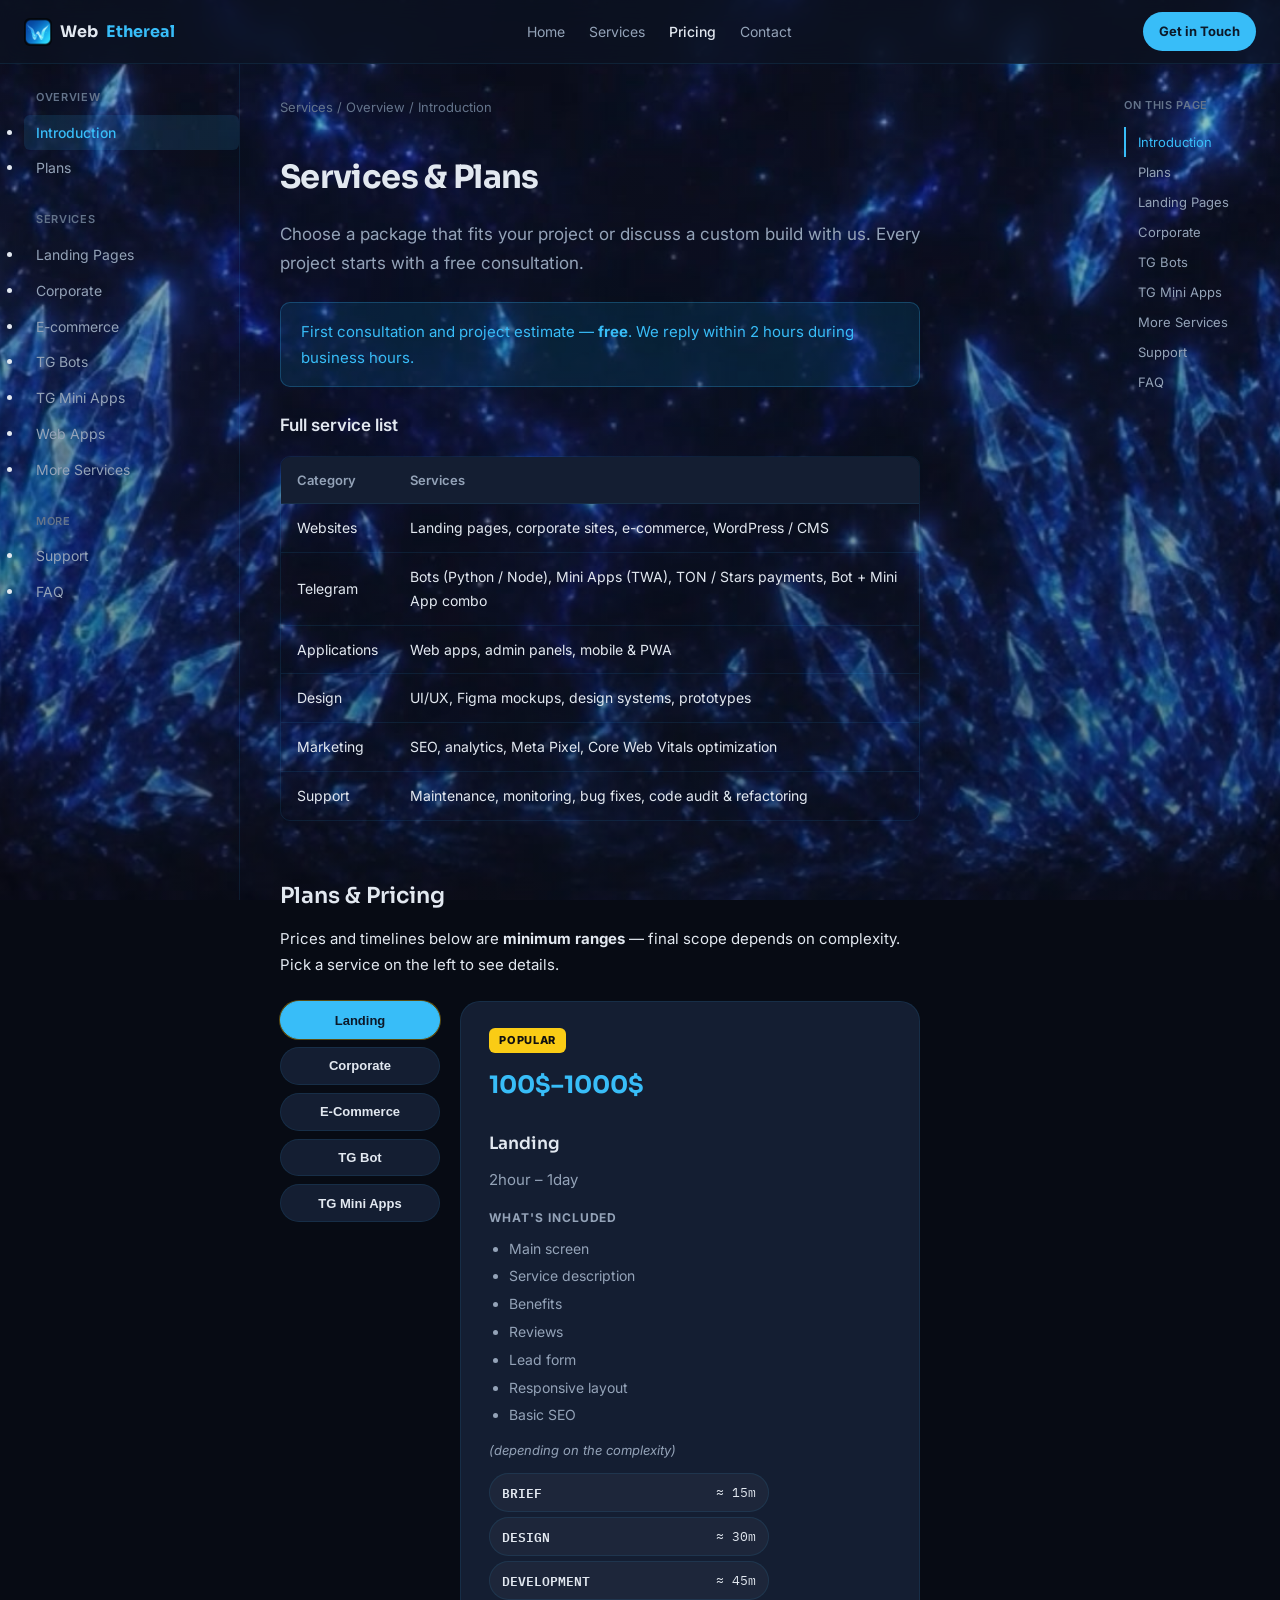
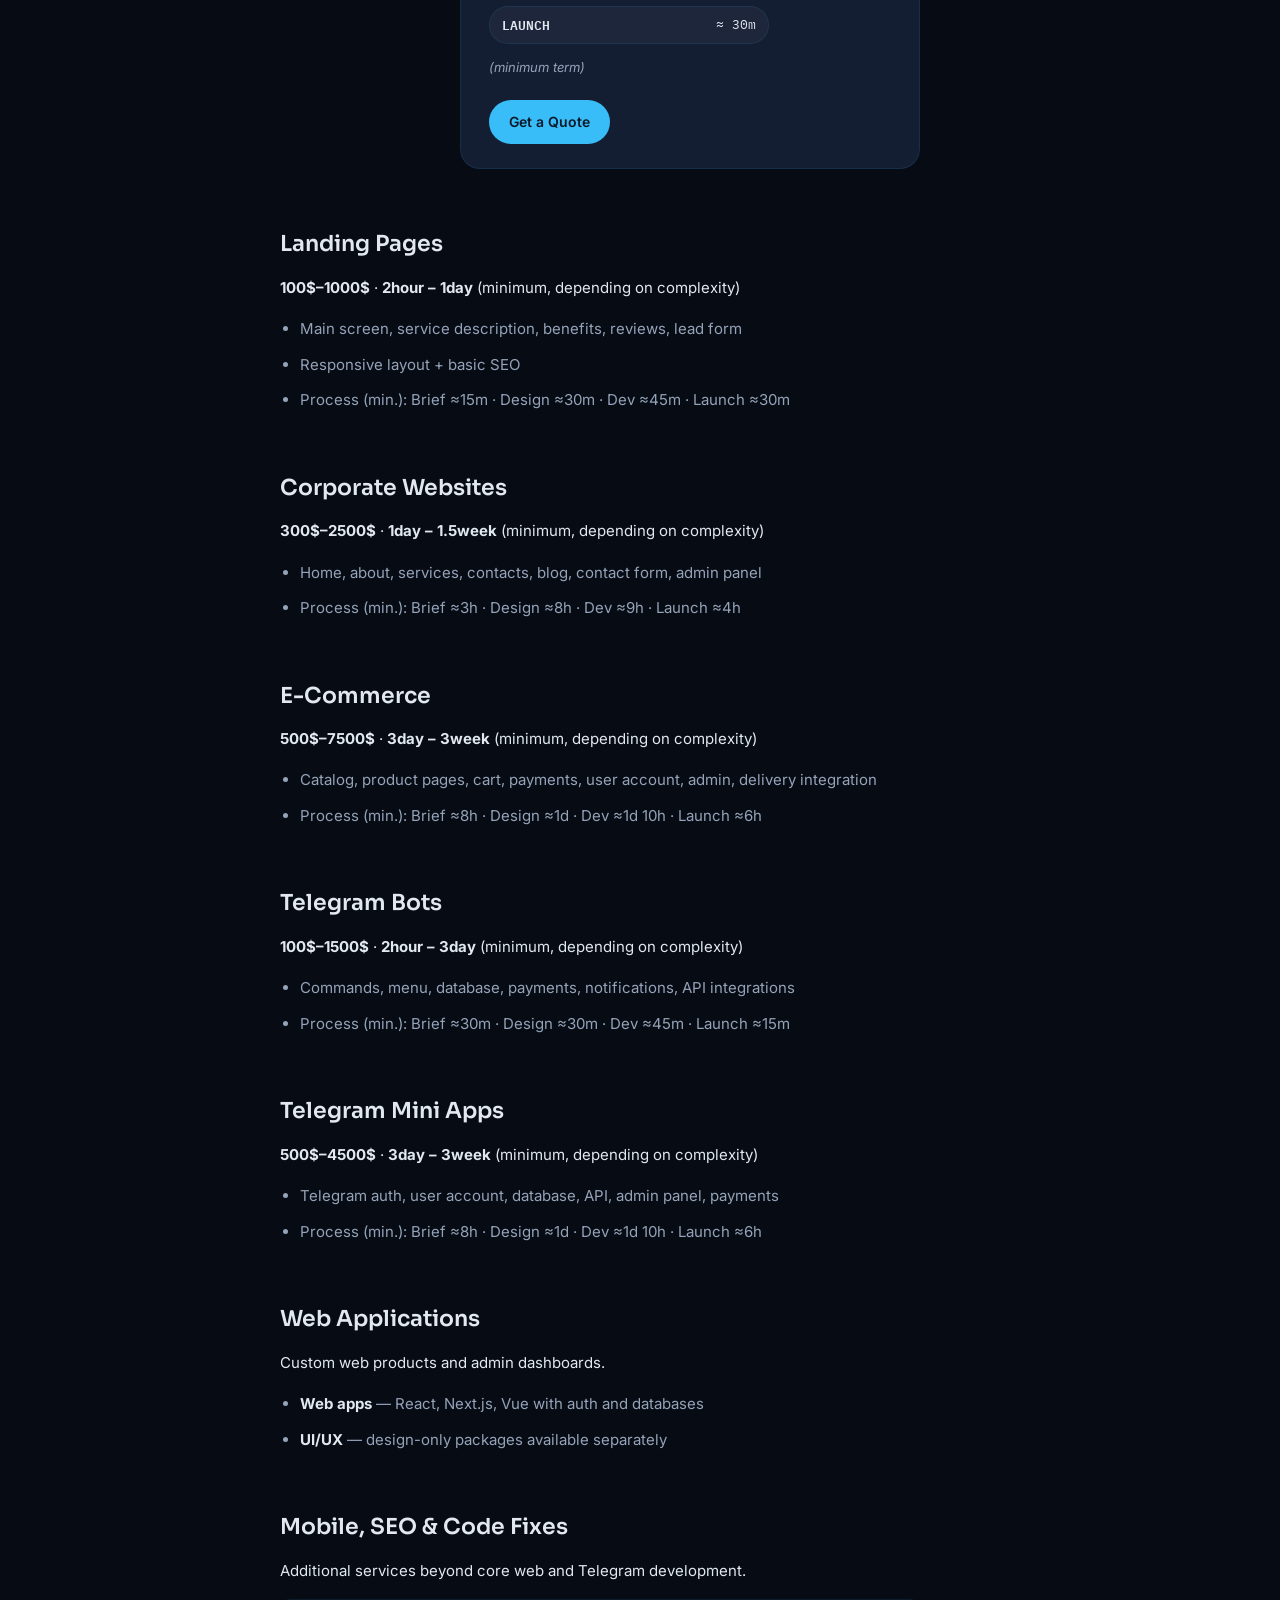
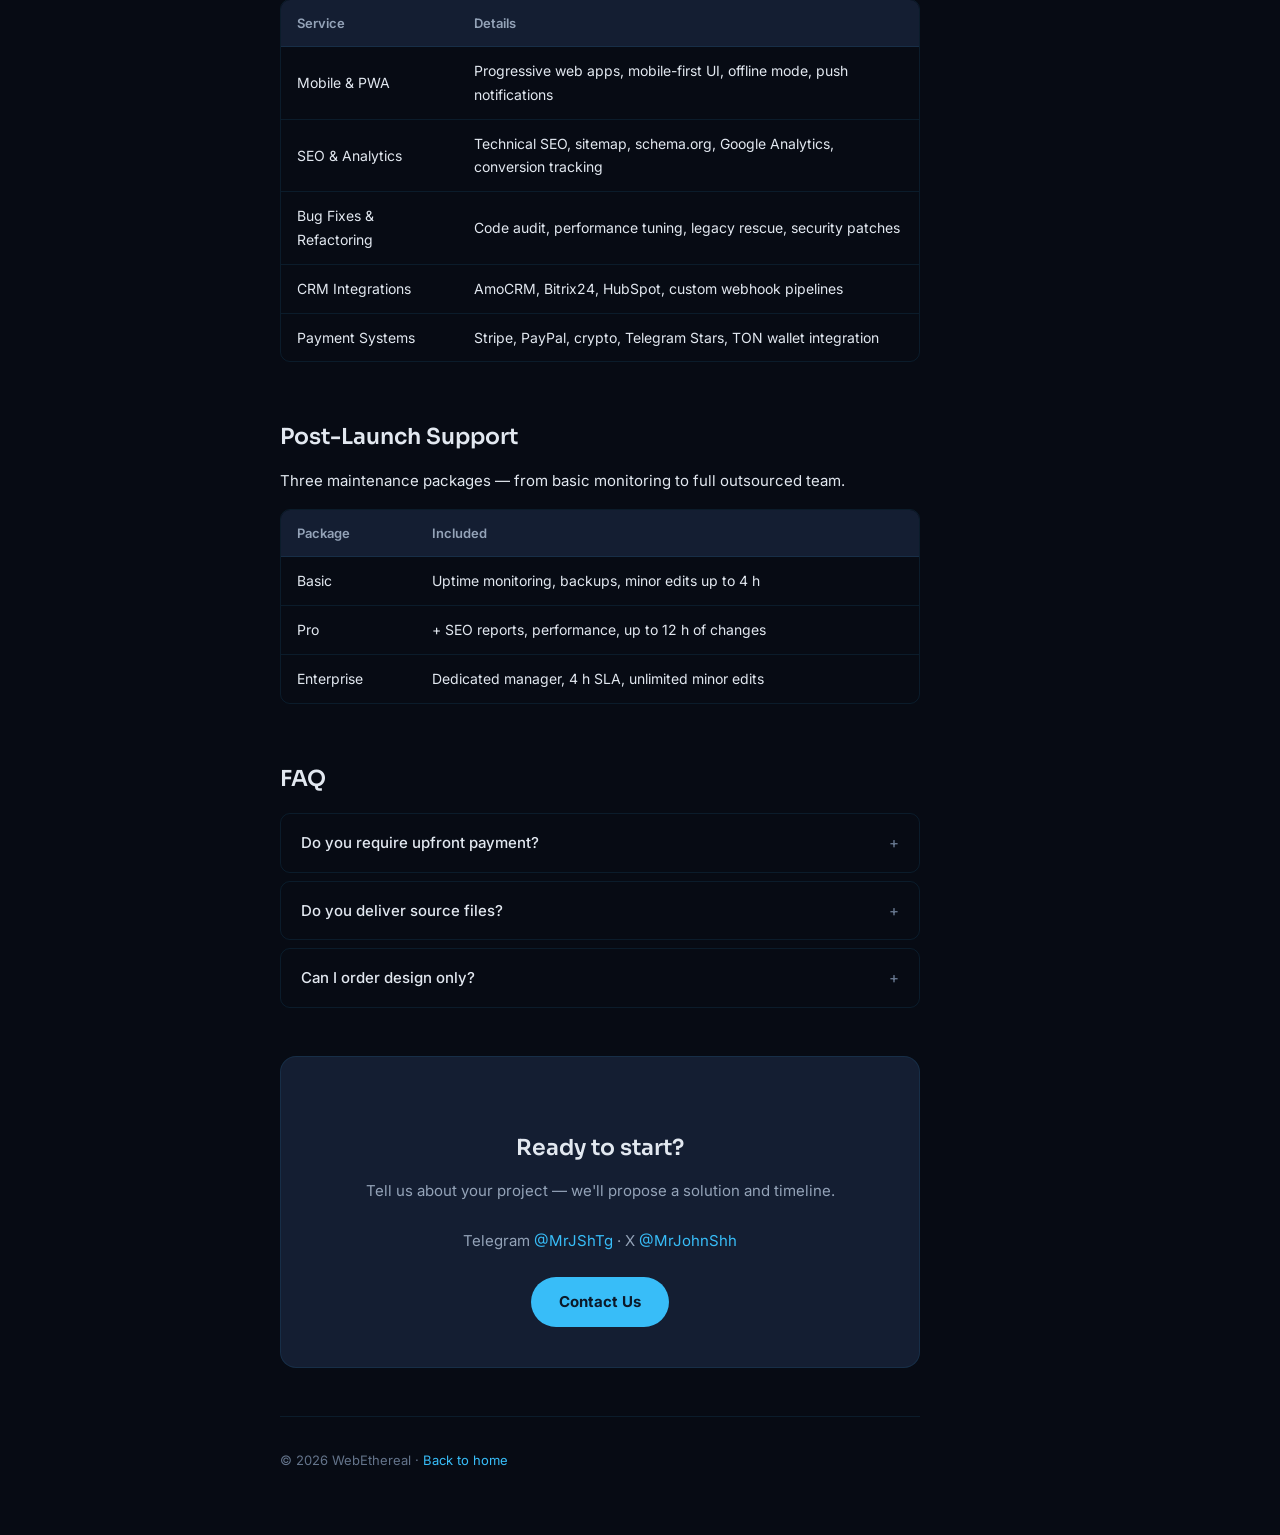
==== docs.html @ 4a44384a "Add interactive pricing plans and owner-only online stats widget Co-authored-by: Cursor <cursoragent" ====
<!DOCTYPE html>
<html lang="en">
<head>
  <meta charset="UTF-8">
  <meta name="viewport" content="width=device-width, initial-scale=1.0">
  <title>Services & Plans — WebEthereal</title>
  <meta name="description" content="WebEthereal service plans: websites, Telegram bots, mini apps, web applications, and more.">
  <link rel="icon" href="images/logo.png" type="image/png">
  <link rel="preconnect" href="https://fonts.googleapis.com">
  <link rel="preconnect" href="https://fonts.gstatic.com" crossorigin>
  <link href="https://fonts.googleapis.com/css2?family=IBM+Plex+Mono:wght@400;500&family=Sora:wght@400;600;700&family=Inter:wght@400;500;600&display=swap" rel="stylesheet">
  <link rel="stylesheet" href="css/docs.css">
</head>
<body class="docs-body">
  <div class="bg-video" aria-hidden="true">
    <video
      class="bg-video__el"
      src="videos/bg.mp4"
      autoplay
      muted
      loop
      playsinline
      preload="auto"
      poster="images/bg-poster.jpg"
    ></video>
    <div class="bg-video__overlay"></div>
  </div>

  <header class="docs-header">
    <div class="docs-header-inner">
      <a href="index.html" class="docs-logo">
        <img class="logo-mark" src="images/logo.png" alt="" width="28" height="28">
        Web<span class="logo-accent">Ethereal</span>
      </a>
      <nav class="docs-topnav" aria-label="Navigation">
        <a href="index.html">Home</a>
        <a href="index.html#services">Services</a>
        <a href="docs.html" class="active">Pricing</a>
        <a href="index.html#contact">Contact</a>
      </nav>
      <a href="index.html#contact" class="docs-cta">Get in Touch</a>
    </div>
  </header>

  <div class="docs-layout">
    <aside class="docs-sidebar" id="sidebar">
      <nav aria-label="Section navigation">
        <div class="sidebar-group">
          <p class="sidebar-label">Overview</p>
          <ul>
            <li><a href="#introduction" class="sidebar-link active">Introduction</a></li>
            <li><a href="#pricing" class="sidebar-link">Plans</a></li>
          </ul>
        </div>
        <div class="sidebar-group">
          <p class="sidebar-label">Services</p>
          <ul>
            <li><a href="#landing" class="sidebar-link">Landing Pages</a></li>
            <li><a href="#corporate" class="sidebar-link">Corporate</a></li>
            <li><a href="#ecommerce" class="sidebar-link">E-commerce</a></li>
            <li><a href="#telegram-bot" class="sidebar-link">TG Bots</a></li>
            <li><a href="#telegram-mini" class="sidebar-link">TG Mini Apps</a></li>
            <li><a href="#webapps" class="sidebar-link">Web Apps</a></li>
            <li><a href="#more-services" class="sidebar-link">More Services</a></li>
          </ul>
        </div>
        <div class="sidebar-group">
          <p class="sidebar-label">More</p>
          <ul>
            <li><a href="#support" class="sidebar-link">Support</a></li>
            <li><a href="#faq" class="sidebar-link">FAQ</a></li>
          </ul>
        </div>
      </nav>
    </aside>

    <main class="docs-main">
      <nav class="docs-breadcrumb" aria-label="Breadcrumb">
        Services / Overview / Introduction
      </nav>

      <article class="docs-content">
        <section id="introduction">
          <h1>Services & Plans</h1>
          <p class="docs-lead">
            Choose a package that fits your project or discuss a custom build with us.
            Every project starts with a free consultation.
          </p>

          <div class="docs-callout docs-callout-info">
            First consultation and project estimate — <strong>free</strong>. We reply within 2 hours during business hours.
          </div>

          <h3>Full service list</h3>
          <div class="docs-table-wrap">
            <table class="docs-table">
              <thead>
                <tr>
                  <th>Category</th>
                  <th>Services</th>
                </tr>
              </thead>
              <tbody>
                <tr>
                  <td>Websites</td>
                  <td>Landing pages, corporate sites, e-commerce, WordPress / CMS</td>
                </tr>
                <tr>
                  <td>Telegram</td>
                  <td>Bots (Python / Node), Mini Apps (TWA), TON / Stars payments, Bot + Mini App combo</td>
                </tr>
                <tr>
                  <td>Applications</td>
                  <td>Web apps, admin panels, mobile & PWA</td>
                </tr>
                <tr>
                  <td>Design</td>
                  <td>UI/UX, Figma mockups, design systems, prototypes</td>
                </tr>
                <tr>
                  <td>Marketing</td>
                  <td>SEO, analytics, Meta Pixel, Core Web Vitals optimization</td>
                </tr>
                <tr>
                  <td>Support</td>
                  <td>Maintenance, monitoring, bug fixes, code audit & refactoring</td>
                </tr>
              </tbody>
            </table>
          </div>
        </section>

        <section id="pricing">
          <h2>Plans & Pricing</h2>
          <p>
            Prices and timelines below are <strong>minimum ranges</strong> — final scope depends on complexity.
            Pick a service on the left to see details.
          </p>
          <div id="plansPicker"></div>
        </section>

        <section id="landing">
          <h2>Landing Pages</h2>
          <p><strong>100$–1000$</strong> · <strong>2hour – 1day</strong> (minimum, depending on complexity)</p>
          <ul class="docs-list">
            <li>Main screen, service description, benefits, reviews, lead form</li>
            <li>Responsive layout + basic SEO</li>
            <li>Process (min.): Brief ≈15m · Design ≈30m · Dev ≈45m · Launch ≈30m</li>
          </ul>
        </section>

        <section id="corporate">
          <h2>Corporate Websites</h2>
          <p><strong>300$–2500$</strong> · <strong>1day – 1.5week</strong> (minimum, depending on complexity)</p>
          <ul class="docs-list">
            <li>Home, about, services, contacts, blog, contact form, admin panel</li>
            <li>Process (min.): Brief ≈3h · Design ≈8h · Dev ≈9h · Launch ≈4h</li>
          </ul>
        </section>

        <section id="ecommerce">
          <h2>E-Commerce</h2>
          <p><strong>500$–7500$</strong> · <strong>3day – 3week</strong> (minimum, depending on complexity)</p>
          <ul class="docs-list">
            <li>Catalog, product pages, cart, payments, user account, admin, delivery integration</li>
            <li>Process (min.): Brief ≈8h · Design ≈1d · Dev ≈1d 10h · Launch ≈6h</li>
          </ul>
        </section>

        <section id="telegram-bot">
          <h2>Telegram Bots</h2>
          <p><strong>100$–1500$</strong> · <strong>2hour – 3day</strong> (minimum, depending on complexity)</p>
          <ul class="docs-list">
            <li>Commands, menu, database, payments, notifications, API integrations</li>
            <li>Process (min.): Brief ≈30m · Design ≈30m · Dev ≈45m · Launch ≈15m</li>
          </ul>
        </section>

        <section id="telegram-mini">
          <h2>Telegram Mini Apps</h2>
          <p><strong>500$–4500$</strong> · <strong>3day – 3week</strong> (minimum, depending on complexity)</p>
          <ul class="docs-list">
            <li>Telegram auth, user account, database, API, admin panel, payments</li>
            <li>Process (min.): Brief ≈8h · Design ≈1d · Dev ≈1d 10h · Launch ≈6h</li>
          </ul>
        </section>

        <section id="webapps">
          <h2>Web Applications</h2>
          <p>Custom web products and admin dashboards.</p>
          <ul class="docs-list">
            <li><strong>Web apps</strong> — React, Next.js, Vue with auth and databases</li>
            <li><strong>UI/UX</strong> — design-only packages available separately</li>
          </ul>
        </section>

        <section id="more-services">
          <h2>Mobile, SEO & Code Fixes</h2>
          <p>Additional services beyond core web and Telegram development.</p>

          <div class="docs-table-wrap">
            <table class="docs-table">
              <thead>
                <tr>
                  <th>Service</th>
                  <th>Details</th>
                </tr>
              </thead>
              <tbody>
                <tr>
                  <td>Mobile & PWA</td>
                  <td>Progressive web apps, mobile-first UI, offline mode, push notifications</td>
                </tr>
                <tr>
                  <td>SEO & Analytics</td>
                  <td>Technical SEO, sitemap, schema.org, Google Analytics, conversion tracking</td>
                </tr>
                <tr>
                  <td>Bug Fixes & Refactoring</td>
                  <td>Code audit, performance tuning, legacy rescue, security patches</td>
                </tr>
                <tr>
                  <td>CRM Integrations</td>
                  <td>AmoCRM, Bitrix24, HubSpot, custom webhook pipelines</td>
                </tr>
                <tr>
                  <td>Payment Systems</td>
                  <td>Stripe, PayPal, crypto, Telegram Stars, TON wallet integration</td>
                </tr>
              </tbody>
            </table>
          </div>
        </section>

        <section id="support">
          <h2>Post-Launch Support</h2>
          <p>Three maintenance packages — from basic monitoring to full outsourced team.</p>

          <div class="docs-table-wrap">
            <table class="docs-table">
              <thead>
                <tr>
                  <th>Package</th>
                  <th>Included</th>
                </tr>
              </thead>
              <tbody>
                <tr>
                  <td>Basic</td>
                  <td>Uptime monitoring, backups, minor edits up to 4 h</td>
                </tr>
                <tr>
                  <td>Pro</td>
                  <td>+ SEO reports, performance, up to 12 h of changes</td>
                </tr>
                <tr>
                  <td>Enterprise</td>
                  <td>Dedicated manager, 4 h SLA, unlimited minor edits</td>
                </tr>
              </tbody>
            </table>
          </div>
        </section>

        <section id="faq">
          <h2>FAQ</h2>

          <div class="faq-list">
            <details class="faq-item">
              <summary>Do you require upfront payment?</summary>
              <p>Yes: 50% at start, 50% on delivery. For large projects — milestone payments (30 / 40 / 30).</p>
            </details>
            <details class="faq-item">
              <summary>Do you deliver source files?</summary>
              <p>Yes. Figma files, code in Git, hosting and CMS access — everything is handed over after final payment.</p>
            </details>
            <details class="faq-item">
              <summary>Can I order design only?</summary>
              <p>Yes, design-only is available. We deliver Figma with components and a UI kit.</p>
            </details>
          </div>
        </section>

        <section id="cta">
          <div class="docs-cta-block">
            <h2>Ready to start?</h2>
            <p>Tell us about your project — we'll propose a solution and timeline.</p>
            <p>Telegram <a href="https://t.me/MrJShTg" target="_blank" rel="noopener noreferrer">@MrJShTg</a> · X <a href="https://x.com/MrJohnShh" target="_blank" rel="noopener noreferrer">@MrJohnShh</a></p>
            <a href="index.html#contact" class="docs-cta-btn">Contact Us</a>
          </div>
        </section>
      </article>

      <footer class="docs-footer">
        <p>© 2026 WebEthereal · <a href="index.html">Back to home</a></p>
      </footer>
    </main>

    <aside class="docs-toc" aria-label="On this page">
      <p class="toc-label">On this page</p>
      <ul>
        <li><a href="#introduction">Introduction</a></li>
        <li><a href="#pricing">Plans</a></li>
        <li><a href="#landing">Landing Pages</a></li>
        <li><a href="#corporate">Corporate</a></li>
        <li><a href="#telegram-bot">TG Bots</a></li>
        <li><a href="#telegram-mini">TG Mini Apps</a></li>
        <li><a href="#more-services">More Services</a></li>
        <li><a href="#support">Support</a></li>
        <li><a href="#faq">FAQ</a></li>
      </ul>
    </aside>
  </div>

  <script src="js/site-config.js"></script>
  <script src="js/plans.js"></script>
  <script src="js/docs.js"></script>
  <script src="js/online-widget.js"></script>
</body>
</html>
---- css/docs.css ----
:root {
  --bg: #0c1222;
  --bg-subtle: #141e32;
  --bg-code: #070b14;
  --text: #e2e8f0;
  --text-muted: #94a3b8;
  --text-dim: #64748b;
  --border: rgba(56, 189, 248, 0.1);
  --accent: #38bdf8;
  --accent-hover: #7dd3fc;
  --accent-text: #0c1929;
  --accent-light: rgba(56, 189, 248, 0.12);
  --blue-bg: rgba(14, 165, 233, 0.12);
  --blue-border: rgba(56, 189, 248, 0.25);
  --font-display: 'Sora', system-ui, sans-serif;
  --font-body: 'Inter', system-ui, sans-serif;
  --font-mono: 'IBM Plex Mono', monospace;
  --sidebar-w: 240px;
  --toc-w: 180px;
  --header-h: 64px;
}

*, *::before, *::after { box-sizing: border-box; margin: 0; padding: 0; }

html { scroll-behavior: smooth; scroll-padding-top: calc(var(--header-h) + 24px); }

body.docs-body {
  font-family: var(--font-body);
  font-size: 15px;
  line-height: 1.7;
  color: var(--text);
  background: #070b14;
  -webkit-font-smoothing: antialiased;
}

.bg-video {
  position: fixed;
  inset: 0;
  z-index: 0;
  overflow: hidden;
  pointer-events: none;
  background: #070b14 url('../images/bg-poster.jpg') center / cover no-repeat;
}

.bg-video.is-playing {
  background: none;
}

.bg-video__el {
  position: absolute;
  inset: 0;
  width: 100%;
  height: 100%;
  object-fit: cover;
  object-position: center;
}

.bg-video__overlay {
  position: absolute;
  inset: 0;
  background: linear-gradient(
    180deg,
    rgba(7, 11, 20, 0.22) 0%,
    rgba(7, 11, 20, 0.38) 50%,
    rgba(7, 11, 20, 0.52) 100%
  );
}

.docs-layout {
  position: relative;
  z-index: 1;
}

a { color: var(--accent); text-decoration: none; }
a:hover { color: var(--accent-hover); }

code {
  font-family: var(--font-mono);
  font-size: 0.875em;
  background: var(--bg-subtle);
  padding: 0.15em 0.4em;
  border-radius: 4px;
  border: 1px solid var(--border);
}

/* ===== Header ===== */
.docs-header {
  position: sticky;
  top: 0;
  z-index: 50;
  height: var(--header-h);
  background: rgba(12, 18, 34, 0.78);
  backdrop-filter: blur(12px);
  border-bottom: 1px solid var(--border);
}

.docs-header-inner {
  display: flex;
  align-items: center;
  gap: 2rem;
  height: 100%;
  max-width: 1280px;
  margin-inline: auto;
  padding-inline: 1.5rem;
}

.docs-logo {
  display: flex;
  align-items: center;
  gap: 0.5rem;
  font-family: var(--font-display);
  font-weight: 700;
  font-size: 1rem;
  color: var(--text);
  text-decoration: none;
}

.logo-mark {
  width: 28px;
  height: 28px;
  border-radius: 6px;
  object-fit: cover;
  flex-shrink: 0;
}

.logo-accent { color: var(--accent); }

.docs-topnav {
  display: flex;
  gap: 1.5rem;
  margin-inline: auto;
}

.docs-topnav a {
  font-size: 0.875rem;
  color: var(--text-muted);
  text-decoration: none;
}

.docs-topnav a:hover,
.docs-topnav a.active { color: var(--text); font-weight: 500; }

.docs-cta {
  font-size: 0.8125rem;
  font-weight: 700;
  padding: 0.5rem 1rem;
  background: var(--accent);
  color: var(--accent-text) !important;
  border-radius: 999px;
  text-decoration: none !important;
}

.docs-cta:hover { background: var(--accent-hover); }

/* ===== Layout ===== */
.docs-layout {
  display: grid;
  grid-template-columns: var(--sidebar-w) 1fr var(--toc-w);
  max-width: 1280px;
  margin-inline: auto;
  min-height: calc(100vh - var(--header-h));
}

.docs-sidebar {
  position: sticky;
  top: var(--header-h);
  height: calc(100vh - var(--header-h));
  overflow-y: auto;
  padding: 1.5rem 0 2rem 1.5rem;
  border-right: 1px solid var(--border);
}

.sidebar-group { margin-bottom: 1.5rem; }

.sidebar-label {
  font-size: 0.6875rem;
  font-weight: 600;
  text-transform: uppercase;
  letter-spacing: 0.06em;
  color: var(--text-dim);
  margin-bottom: 0.5rem;
  padding-left: 0.75rem;
}

.sidebar-link {
  display: block;
  padding: 0.375rem 0.75rem;
  font-size: 0.875rem;
  color: var(--text-muted);
  border-radius: 6px;
  text-decoration: none;
  transition: all 150ms;
}

.sidebar-link:hover { color: var(--text); background: var(--bg-subtle); }

.sidebar-link.active {
  color: var(--accent);
  background: var(--accent-light);
  font-weight: 500;
}

.docs-main {
  padding: 2rem 2.5rem 4rem;
  max-width: 720px;
}

.docs-breadcrumb {
  font-size: 0.8125rem;
  color: var(--text-dim);
  margin-bottom: 2rem;
}

.docs-content section {
  margin-bottom: 3rem;
  scroll-margin-top: calc(var(--header-h) + 24px);
}

.docs-content h1 {
  font-family: var(--font-display);
  font-size: 2rem;
  font-weight: 700;
  letter-spacing: -0.02em;
  margin-bottom: 1rem;
}

.docs-content h2 {
  font-family: var(--font-display);
  font-size: 1.375rem;
  font-weight: 600;
  margin: 2.5rem 0 0.75rem;
  padding-top: 0.5rem;
  border-top: 1px solid var(--border);
}

.docs-content h2:first-of-type { border-top: none; margin-top: 1.5rem; }

.docs-content h3 {
  font-size: 1.0625rem;
  font-weight: 600;
  margin: 1.5rem 0 0.5rem;
}

.docs-lead {
  font-size: 1.0625rem;
  color: var(--text-muted);
  margin-bottom: 1.5rem;
}

.docs-list {
  padding-left: 1.25rem;
  margin: 1rem 0;
}

.docs-list li {
  margin-bottom: 0.625rem;
  color: var(--text-muted);
}

.docs-list li strong { color: var(--text); }

.docs-callout {
  padding: 1rem 1.25rem;
  border-radius: 10px;
  margin: 1rem 0;
  font-size: 0.9375rem;
}

.docs-callout-info {
  background: var(--blue-bg);
  border: 1px solid var(--blue-border);
  color: var(--accent);
}

/* ===== Pricing ===== */
.pricing-grid {
  display: grid;
  grid-template-columns: repeat(3, 1fr);
  gap: 1rem;
  margin: 1.5rem 0;
}

.pricing-card {
  position: relative;
  background: var(--bg-subtle);
  border: 1px solid var(--border);
  border-radius: 16px;
  padding: 1.75rem;
}

.pricing-featured {
  border-color: var(--accent);
  box-shadow: 0 4px 24px rgba(37, 99, 235, 0.12);
}

.pricing-badge {
  position: absolute;
  top: -10px;
  left: 50%;
  transform: translateX(-50%);
  background: var(--accent);
  color: var(--accent-text);
  font-size: 0.6875rem;
  font-weight: 600;
  padding: 0.25rem 0.75rem;
  border-radius: 999px;
}

.pricing-card h3 {
  font-family: var(--font-display);
  font-size: 1.125rem;
  margin-bottom: 0.25rem;
}

.pricing-desc {
  font-size: 0.8125rem;
  color: var(--text-muted);
  margin-bottom: 1rem;
}

.pricing-price {
  font-size: 0.9375rem;
  margin-bottom: 1.25rem;
}

.pricing-price strong {
  font-family: var(--font-display);
  font-size: 1.375rem;
  color: var(--accent);
}

.pricing-card ul {
  list-style: none;
  margin-bottom: 1.5rem;
}

.pricing-card li {
  font-size: 0.875rem;
  color: var(--text-muted);
  padding: 0.375rem 0;
  border-bottom: 1px solid var(--border);
}

.pricing-card li:last-child { border-bottom: none; }

.pricing-btn {
  display: block;
  text-align: center;
  padding: 0.625rem;
  border: 1px solid var(--border);
  border-radius: 999px;
  font-size: 0.875rem;
  font-weight: 600;
  color: var(--text);
  text-decoration: none;
  transition: all 150ms;
}

.pricing-btn:hover { border-color: var(--accent); color: var(--accent); }

.pricing-btn-primary {
  background: var(--accent);
  border-color: var(--accent);
  color: var(--accent-text) !important;
}

.pricing-btn-primary:hover { background: var(--accent-hover); color: var(--accent-text) !important; }

/* ===== Plans picker (wireframe layout) ===== */
.plans-picker {
  display: grid;
  grid-template-columns: minmax(120px, 160px) 1fr;
  gap: 1.25rem;
  margin: 1.5rem 0 2rem;
  align-items: start;
}

.plan-tabs {
  display: flex;
  flex-direction: column;
  gap: 0.5rem;
}

.plan-tab {
  display: block;
  width: 100%;
  padding: 0.65rem 1rem;
  border: 1px solid var(--border);
  border-radius: 999px;
  background: var(--bg-subtle);
  color: var(--text);
  font-size: 0.8125rem;
  font-weight: 600;
  text-align: center;
  cursor: pointer;
  transition: border-color 150ms, background 150ms, color 150ms;
}

.plan-tab:hover { border-color: var(--accent); color: var(--accent); }

.plan-tab[aria-selected="true"] {
  background: var(--accent);
  border-color: var(--accent);
  color: var(--accent-text);
}

.plan-tab--hot { box-shadow: 0 0 0 1px rgba(250, 204, 21, 0.35); }

.plan-panels { position: relative; min-height: 320px; }

.plan-detail-card {
  position: relative;
  background: var(--bg-subtle);
  border: 1px solid var(--border);
  border-radius: 20px;
  padding: 1.5rem 1.75rem;
}

.plan-detail-card[hidden] { display: none; }

.plan-detail-badge {
  display: inline-block;
  margin-bottom: 0.75rem;
  padding: 0.2rem 0.65rem;
  border-radius: 6px;
  background: #facc15;
  color: #111;
  font-size: 0.6875rem;
  font-weight: 800;
  letter-spacing: 0.06em;
  text-transform: uppercase;
}

.plan-detail-price {
  font-family: var(--font-display);
  font-size: 1.5rem;
  font-weight: 700;
  color: var(--accent);
  margin-bottom: 0.25rem;
}

.plan-detail-title {
  font-family: var(--font-display);
  font-size: 1.25rem;
  margin-bottom: 0.35rem;
}

.plan-detail-timeline {
  font-size: 0.9375rem;
  color: var(--text-muted);
  margin-bottom: 1rem;
}

.plan-detail-sub {
  font-size: 0.75rem;
  font-weight: 700;
  text-transform: uppercase;
  letter-spacing: 0.08em;
  color: var(--text-muted);
  margin-bottom: 0.5rem;
}

.plan-detail-list {
  list-style: disc;
  padding-left: 1.25rem;
  margin-bottom: 0.75rem;
}

.plan-detail-list li {
  font-size: 0.875rem;
  color: var(--text-muted);
  margin-bottom: 0.25rem;
}

.plan-detail-note {
  font-size: 0.8125rem;
  color: var(--text-muted);
  font-style: italic;
  margin: 0.35rem 0;
}

.plan-process {
  display: flex;
  flex-direction: column;
  gap: 0.35rem;
  margin: 0.75rem 0;
  max-width: 280px;
}

.plan-process-row {
  display: flex;
  justify-content: space-between;
  gap: 1rem;
  padding: 0.45rem 0.75rem;
  border-radius: 999px;
  background: rgba(255, 255, 255, 0.04);
  border: 1px solid var(--border);
  font-size: 0.8125rem;
  font-family: var(--font-mono, 'IBM Plex Mono', monospace);
}

.plan-process-row span:first-child { font-weight: 600; color: var(--text); }

.plan-detail-cta {
  display: inline-block;
  margin-top: 1rem;
  padding: 0.65rem 1.25rem;
  border-radius: 999px;
  background: var(--accent);
  color: var(--accent-text) !important;
  font-size: 0.875rem;
  font-weight: 600;
}

.plan-detail-cta:hover { background: var(--accent-hover); }

@media (max-width: 720px) {
  .plans-picker { grid-template-columns: 1fr; }
  .plan-tabs {
    flex-direction: row;
    flex-wrap: wrap;
  }
  .plan-tab { width: auto; flex: 1 1 auto; min-width: 7rem; }
}

/* ===== Online widget ===== */
.online-widget {
  position: fixed;
  left: 1rem;
  bottom: 1rem;
  z-index: 900;
  display: flex;
  align-items: center;
  gap: 0.5rem;
  padding: 0.45rem 0.85rem;
  border-radius: 999px;
  background: rgba(12, 18, 34, 0.88);
  border: 1px solid rgba(56, 189, 248, 0.25);
  backdrop-filter: blur(10px);
  font-size: 0.75rem;
  font-weight: 600;
  color: var(--text-muted);
  pointer-events: none;
}

.online-widget--owner { border-color: rgba(250, 204, 21, 0.45); }

.online-widget__dot {
  width: 8px;
  height: 8px;
  border-radius: 50%;
  background: #22c55e;
  box-shadow: 0 0 8px rgba(34, 197, 94, 0.7);
}

.online-widget__count { color: var(--text); font-variant-numeric: tabular-nums; }

.online-widget__hint { color: rgba(250, 204, 21, 0.85); }

/* ===== Table ===== */
.docs-table-wrap {
  overflow-x: auto;
  margin: 1rem 0;
  border: 1px solid var(--border);
  border-radius: 10px;
}

.docs-table {
  width: 100%;
  border-collapse: collapse;
  font-size: 0.875rem;
}

.docs-table th,
.docs-table td {
  padding: 0.75rem 1rem;
  text-align: left;
  border-bottom: 1px solid var(--border);
}

.docs-table th {
  background: var(--bg-subtle);
  font-weight: 600;
  font-size: 0.8125rem;
  color: var(--text-muted);
}

.docs-table tr:last-child td { border-bottom: none; }

/* ===== Code ===== */
.code-block {
  margin: 1rem 0;
  border-radius: 10px;
  overflow: hidden;
  border: 1px solid #27272a;
}

.code-header {
  padding: 0.5rem 1rem;
  background: #27272a;
  font-size: 0.75rem;
  color: #a1a1aa;
}

.code-block pre {
  background: var(--bg-code);
  padding: 1.25rem;
  margin: 0;
  overflow-x: auto;
}

.code-block code {
  background: none;
  border: none;
  padding: 0;
  font-size: 0.8125rem;
  line-height: 1.7;
  color: #e4e4e7;
}

.tok-kw { color: #93c5fd; }

/* ===== API-style blocks ===== */
.api-group { margin: 1rem 0; }

.api-endpoint {
  display: flex;
  align-items: center;
  gap: 0.75rem;
  padding: 0.875rem 1rem;
  border: 1px solid var(--border);
  border-radius: 8px;
  margin-bottom: 0.5rem;
  font-size: 0.875rem;
  color: var(--text-muted);
}

.method {
  font-family: var(--font-mono);
  font-size: 0.6875rem;
  font-weight: 600;
  padding: 0.2rem 0.5rem;
  border-radius: 4px;
  background: var(--accent-light);
  color: var(--accent);
  flex-shrink: 0;
}

/* ===== FAQ ===== */
.faq-list { margin-top: 1rem; }

.faq-item {
  border: 1px solid var(--border);
  border-radius: 10px;
  margin-bottom: 0.5rem;
  overflow: hidden;
}

.faq-item summary {
  padding: 1rem 1.25rem;
  font-weight: 500;
  cursor: pointer;
  list-style: none;
}

.faq-item summary::-webkit-details-marker { display: none; }

.faq-item summary::after {
  content: '+';
  float: right;
  color: var(--text-dim);
}

.faq-item[open] summary::after { content: '−'; }

.faq-item p {
  padding: 0 1.25rem 1rem;
  font-size: 0.9375rem;
  color: var(--text-muted);
}

/* ===== CTA block ===== */
.docs-cta-block {
  background: var(--bg-subtle);
  border: 1px solid var(--border);
  border-radius: 16px;
  padding: 2.5rem;
  text-align: center;
}

.docs-cta-block h2 { border: none; margin-top: 0; }

.docs-cta-block p {
  color: var(--text-muted);
  margin-bottom: 1.5rem;
}

.docs-cta-btn {
  display: inline-block;
  padding: 0.75rem 1.75rem;
  background: var(--accent);
  color: var(--accent-text) !important;
  border-radius: 999px;
  font-weight: 700;
  text-decoration: none !important;
}

.docs-cta-btn:hover { background: var(--accent-hover); }

/* ===== TOC ===== */
.docs-toc {
  position: sticky;
  top: var(--header-h);
  height: calc(100vh - var(--header-h));
  padding: 2rem 1.5rem;
  overflow-y: auto;
}

.toc-label {
  font-size: 0.6875rem;
  font-weight: 600;
  text-transform: uppercase;
  letter-spacing: 0.06em;
  color: var(--text-dim);
  margin-bottom: 0.75rem;
}

.docs-toc ul { list-style: none; }

.docs-toc a {
  display: block;
  font-size: 0.8125rem;
  color: var(--text-muted);
  padding: 0.25rem 0 0.25rem 0.75rem;
  border-left: 2px solid transparent;
  text-decoration: none;
}

.docs-toc a:hover { color: var(--text); }
.docs-toc a.active { color: var(--accent); border-left-color: var(--accent); }

.docs-footer {
  margin-top: 3rem;
  padding-top: 2rem;
  border-top: 1px solid var(--border);
  font-size: 0.8125rem;
  color: var(--text-dim);
}

@media (max-width: 1100px) {
  .docs-toc { display: none; }
  .docs-layout { grid-template-columns: var(--sidebar-w) 1fr; }
}

@media (max-width: 768px) {
  .docs-layout { grid-template-columns: 1fr; }
  .docs-sidebar {
    position: static;
    height: auto;
    border-right: none;
    border-bottom: 1px solid var(--border);
    padding: 1rem;
  }
  .docs-main { padding: 1.5rem; }
  .docs-topnav { display: none; }
  .pricing-grid { grid-template-columns: 1fr; }
}

@media (prefers-reduced-motion: reduce) {
  html { scroll-behavior: auto; }
  body.docs-body { background: #0c1222; }
}
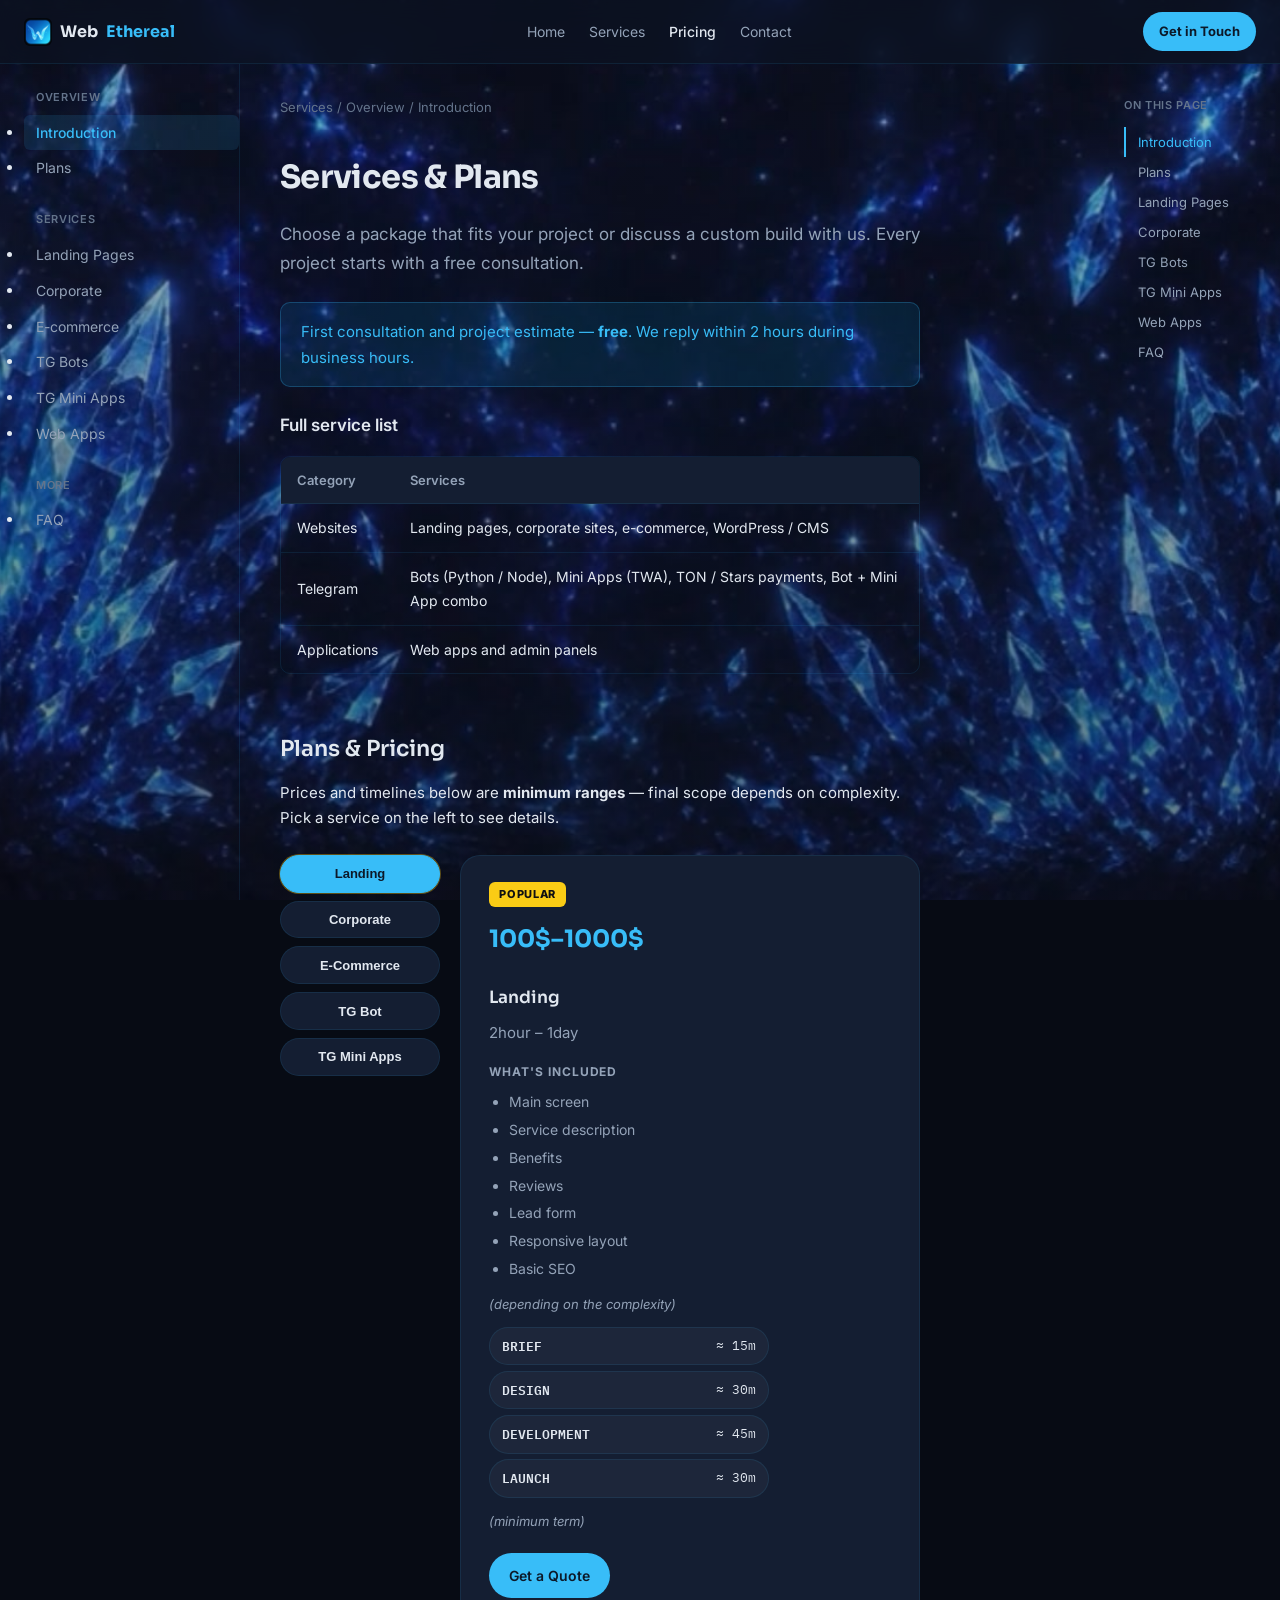
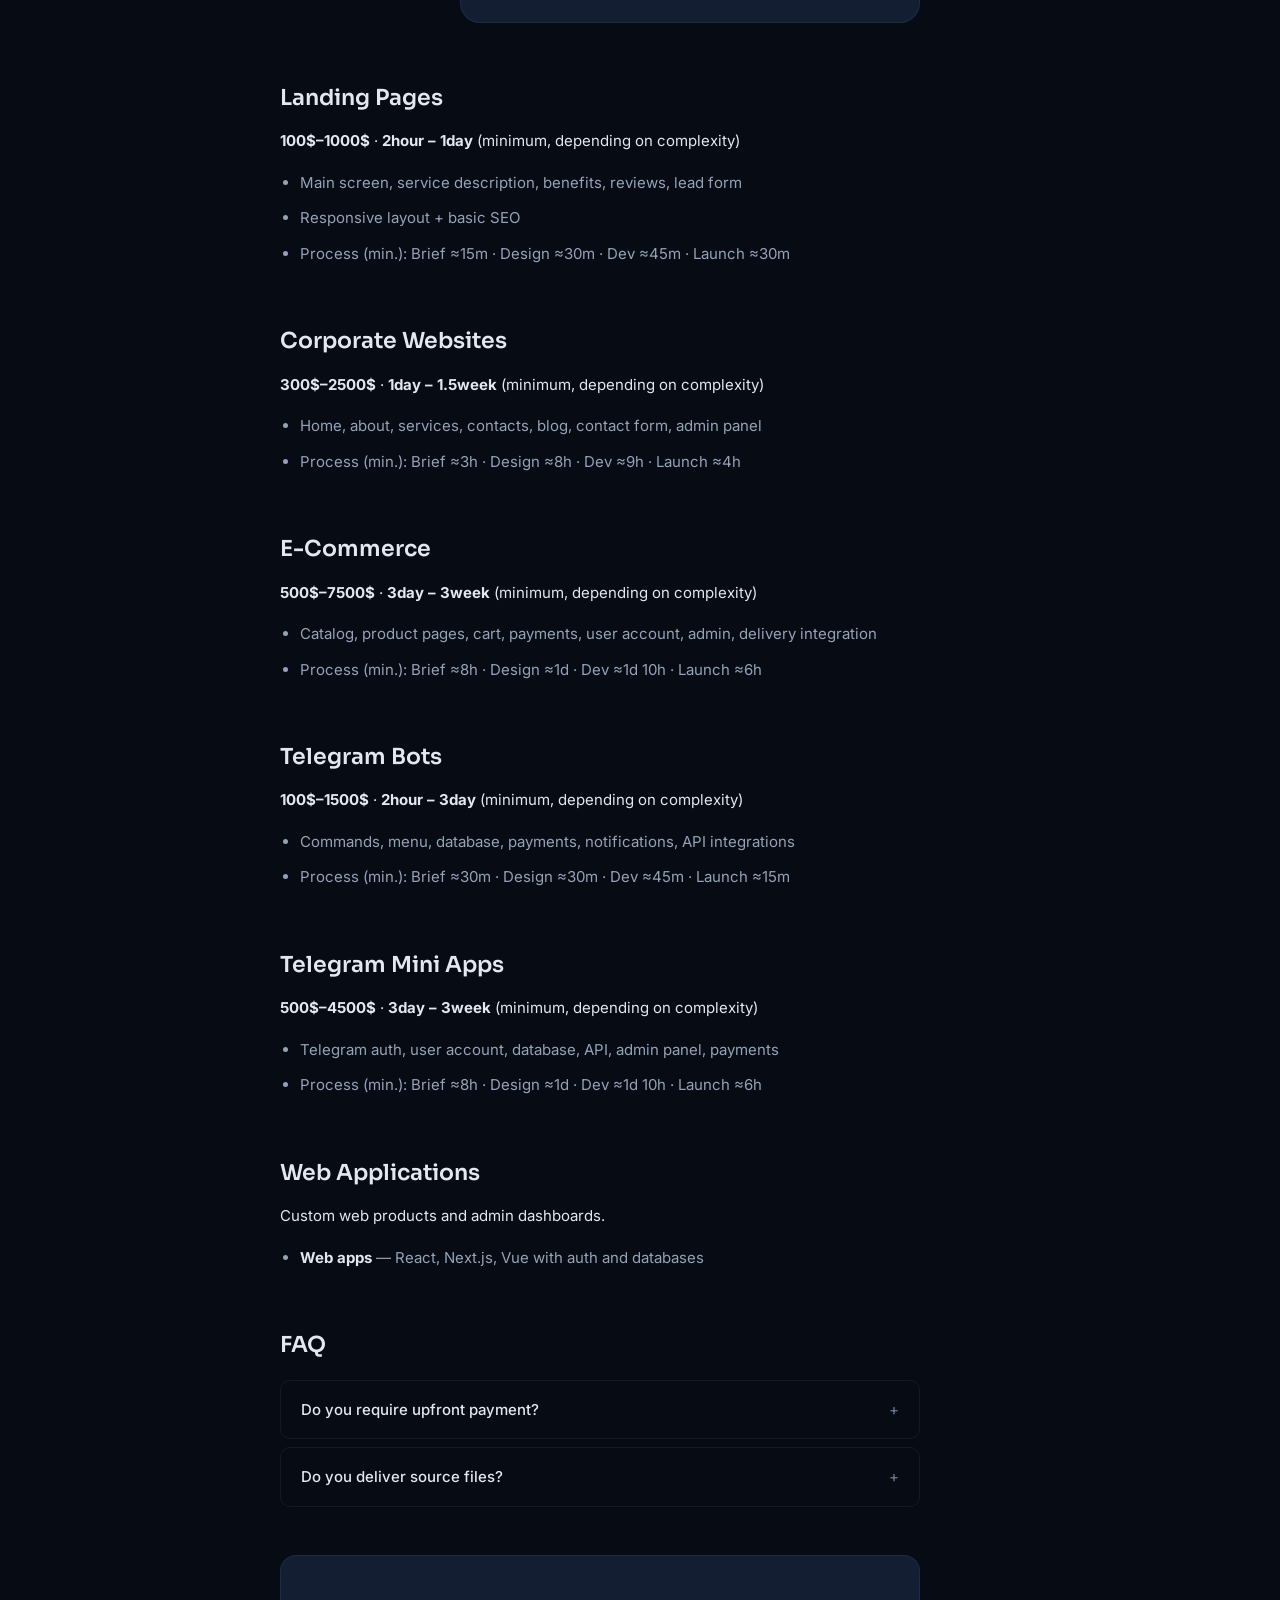
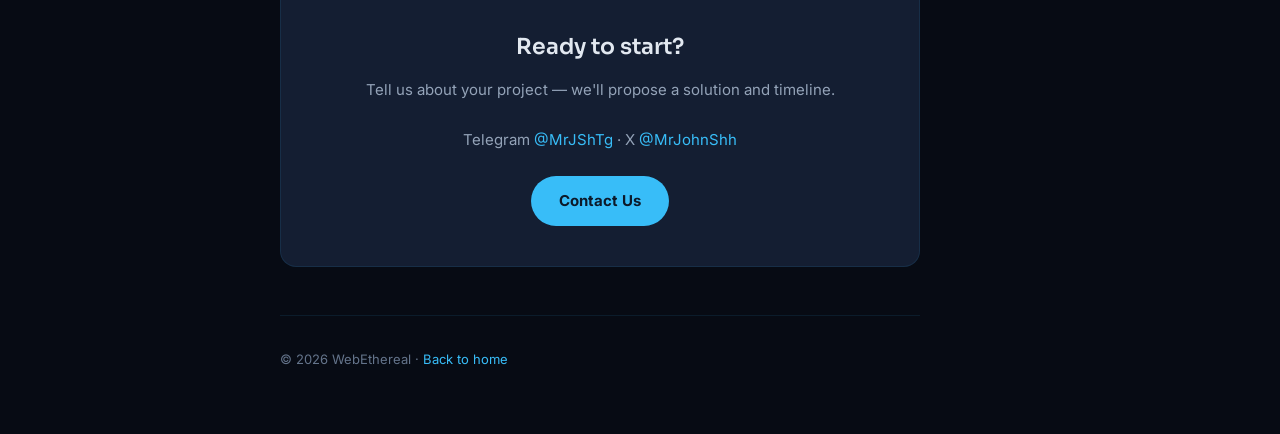
==== commit e987778c: "Remove Design, Marketing, and Support services from the site Co-authored-by: Cursor <cursoragent@cur" ====
--- a/docs.html
+++ b/docs.html
@@ -61,13 +61,11 @@
             <li><a href="#telegram-bot" class="sidebar-link">TG Bots</a></li>
             <li><a href="#telegram-mini" class="sidebar-link">TG Mini Apps</a></li>
             <li><a href="#webapps" class="sidebar-link">Web Apps</a></li>
-            <li><a href="#more-services" class="sidebar-link">More Services</a></li>
           </ul>
         </div>
         <div class="sidebar-group">
           <p class="sidebar-label">More</p>
           <ul>
-            <li><a href="#support" class="sidebar-link">Support</a></li>
             <li><a href="#faq" class="sidebar-link">FAQ</a></li>
           </ul>
         </div>
@@ -111,19 +109,7 @@
                 </tr>
                 <tr>
                   <td>Applications</td>
-                  <td>Web apps, admin panels, mobile & PWA</td>
-                </tr>
-                <tr>
-                  <td>Design</td>
-                  <td>UI/UX, Figma mockups, design systems, prototypes</td>
-                </tr>
-                <tr>
-                  <td>Marketing</td>
-                  <td>SEO, analytics, Meta Pixel, Core Web Vitals optimization</td>
-                </tr>
-                <tr>
-                  <td>Support</td>
-                  <td>Maintenance, monitoring, bug fixes, code audit & refactoring</td>
+                  <td>Web apps and admin panels</td>
                 </tr>
               </tbody>
             </table>
@@ -190,76 +176,7 @@
           <p>Custom web products and admin dashboards.</p>
           <ul class="docs-list">
             <li><strong>Web apps</strong> — React, Next.js, Vue with auth and databases</li>
-            <li><strong>UI/UX</strong> — design-only packages available separately</li>
-          </ul>
-        </section>
-
-        <section id="more-services">
-          <h2>Mobile, SEO & Code Fixes</h2>
-          <p>Additional services beyond core web and Telegram development.</p>
-
-          <div class="docs-table-wrap">
-            <table class="docs-table">
-              <thead>
-                <tr>
-                  <th>Service</th>
-                  <th>Details</th>
-                </tr>
-              </thead>
-              <tbody>
-                <tr>
-                  <td>Mobile & PWA</td>
-                  <td>Progressive web apps, mobile-first UI, offline mode, push notifications</td>
-                </tr>
-                <tr>
-                  <td>SEO & Analytics</td>
-                  <td>Technical SEO, sitemap, schema.org, Google Analytics, conversion tracking</td>
-                </tr>
-                <tr>
-                  <td>Bug Fixes & Refactoring</td>
-                  <td>Code audit, performance tuning, legacy rescue, security patches</td>
-                </tr>
-                <tr>
-                  <td>CRM Integrations</td>
-                  <td>AmoCRM, Bitrix24, HubSpot, custom webhook pipelines</td>
-                </tr>
-                <tr>
-                  <td>Payment Systems</td>
-                  <td>Stripe, PayPal, crypto, Telegram Stars, TON wallet integration</td>
-                </tr>
-              </tbody>
-            </table>
-          </div>
-        </section>
-
-        <section id="support">
-          <h2>Post-Launch Support</h2>
-          <p>Three maintenance packages — from basic monitoring to full outsourced team.</p>
-
-          <div class="docs-table-wrap">
-            <table class="docs-table">
-              <thead>
-                <tr>
-                  <th>Package</th>
-                  <th>Included</th>
-                </tr>
-              </thead>
-              <tbody>
-                <tr>
-                  <td>Basic</td>
-                  <td>Uptime monitoring, backups, minor edits up to 4 h</td>
-                </tr>
-                <tr>
-                  <td>Pro</td>
-                  <td>+ SEO reports, performance, up to 12 h of changes</td>
-                </tr>
-                <tr>
-                  <td>Enterprise</td>
-                  <td>Dedicated manager, 4 h SLA, unlimited minor edits</td>
-                </tr>
-              </tbody>
-            </table>
-          </div>
+          </ul>
         </section>
 
         <section id="faq">
@@ -272,11 +189,7 @@
             </details>
             <details class="faq-item">
               <summary>Do you deliver source files?</summary>
-              <p>Yes. Figma files, code in Git, hosting and CMS access — everything is handed over after final payment.</p>
-            </details>
-            <details class="faq-item">
-              <summary>Can I order design only?</summary>
-              <p>Yes, design-only is available. We deliver Figma with components and a UI kit.</p>
+              <p>Yes. Source code in Git, hosting and CMS access — everything is handed over after final payment.</p>
             </details>
           </div>
         </section>
@@ -305,8 +218,7 @@
         <li><a href="#corporate">Corporate</a></li>
         <li><a href="#telegram-bot">TG Bots</a></li>
         <li><a href="#telegram-mini">TG Mini Apps</a></li>
-        <li><a href="#more-services">More Services</a></li>
-        <li><a href="#support">Support</a></li>
+        <li><a href="#webapps">Web Apps</a></li>
         <li><a href="#faq">FAQ</a></li>
       </ul>
     </aside>
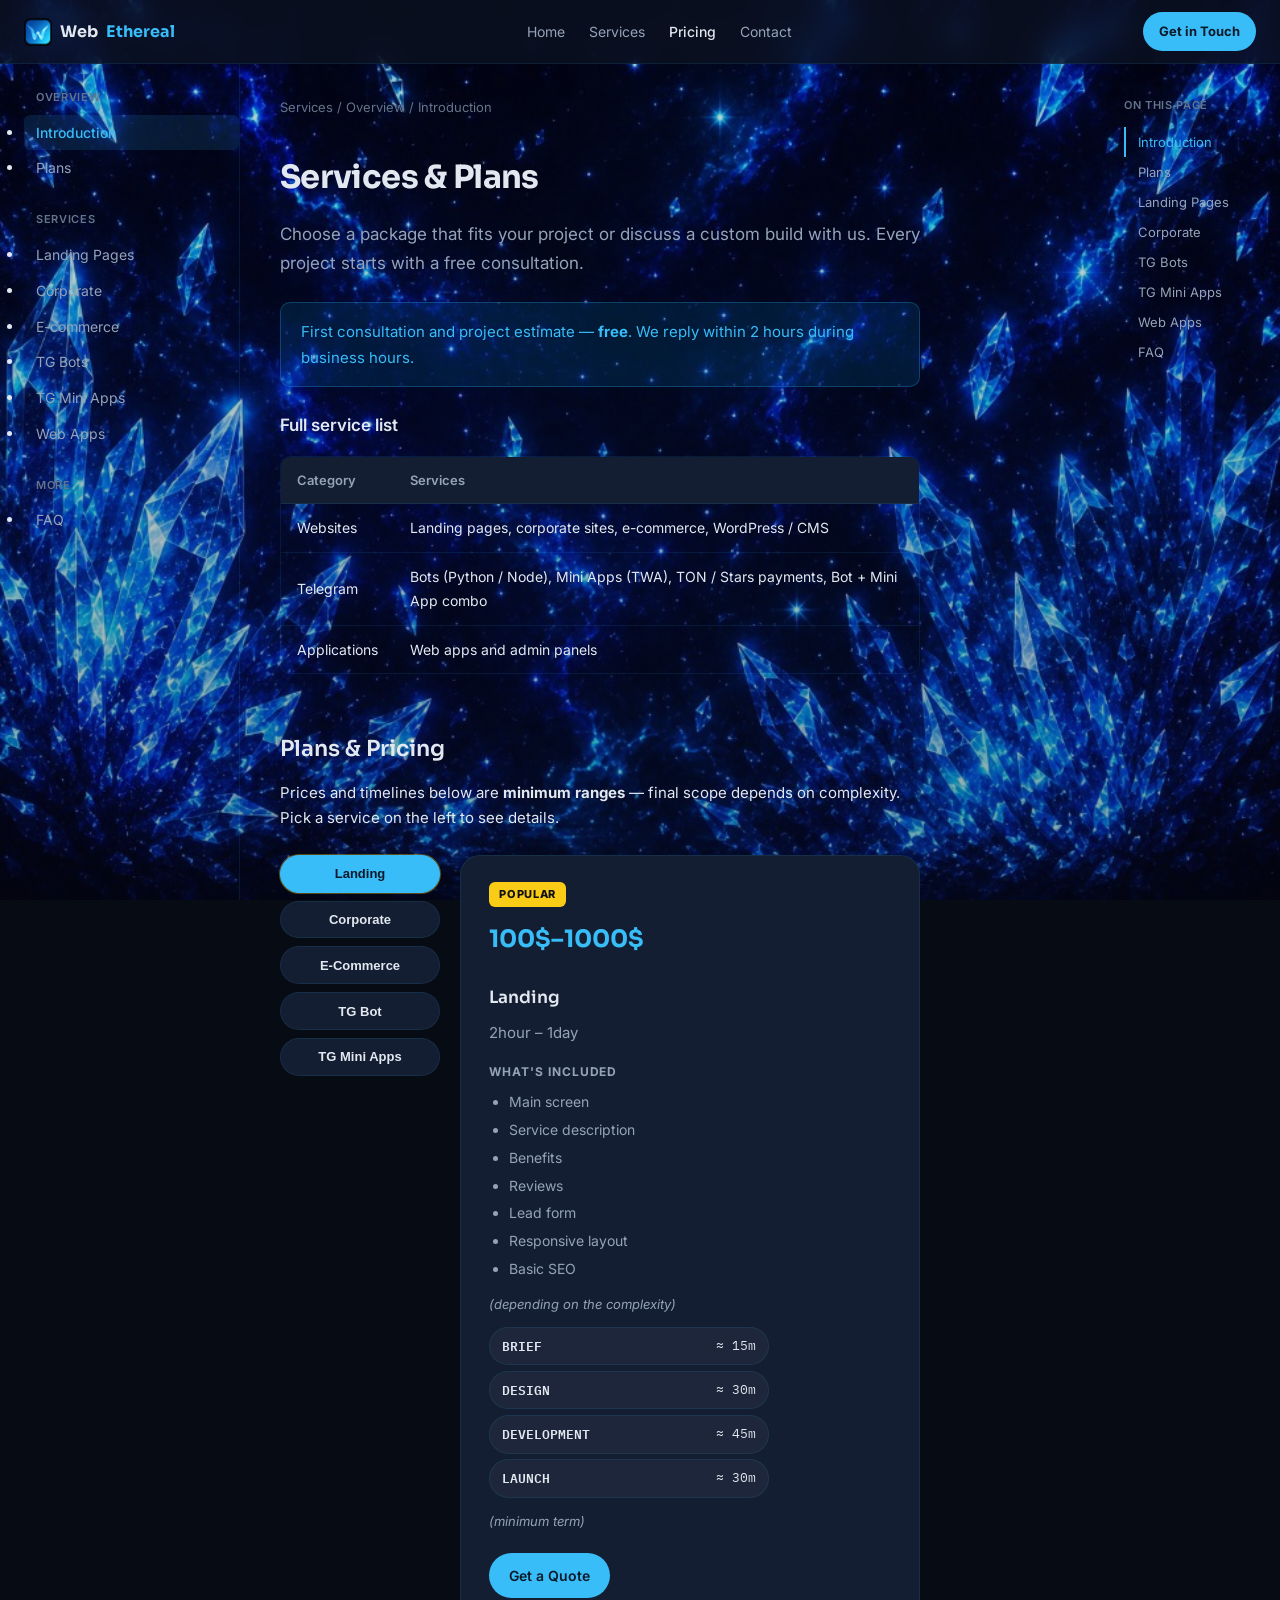
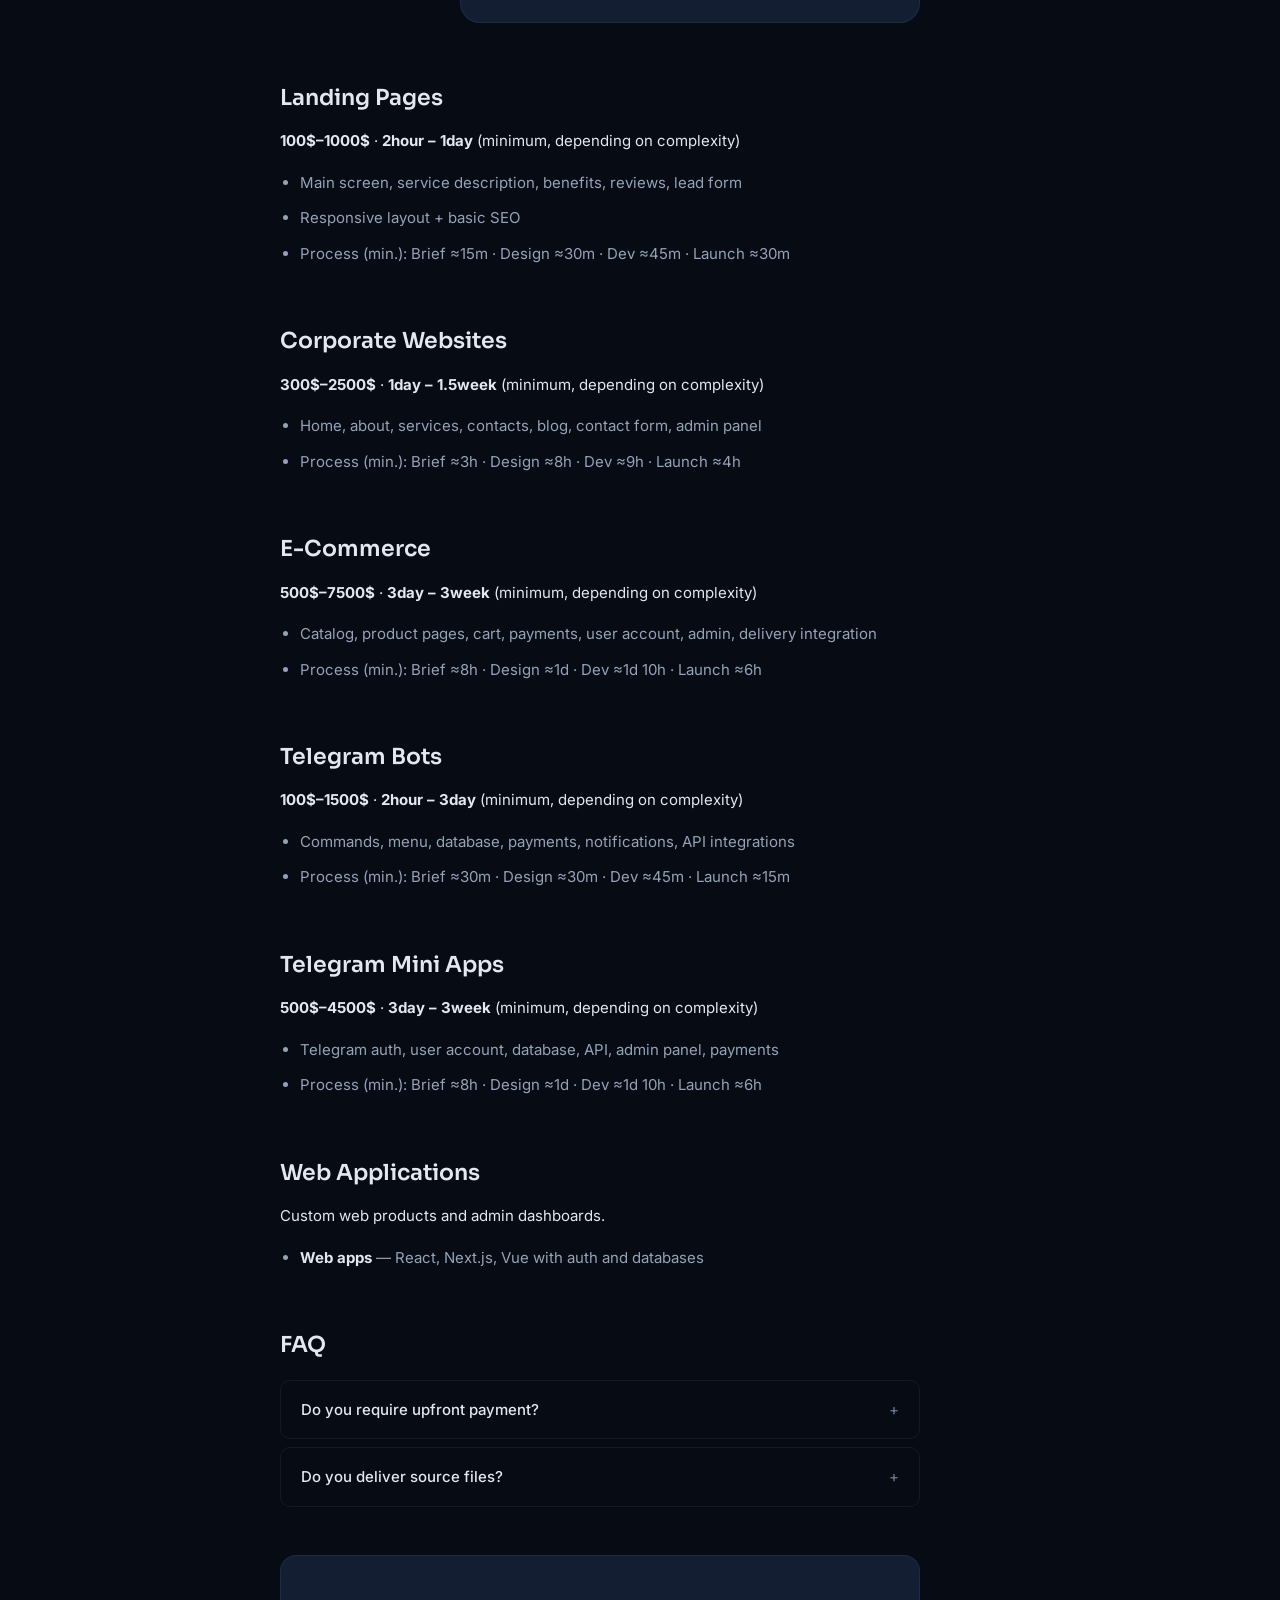
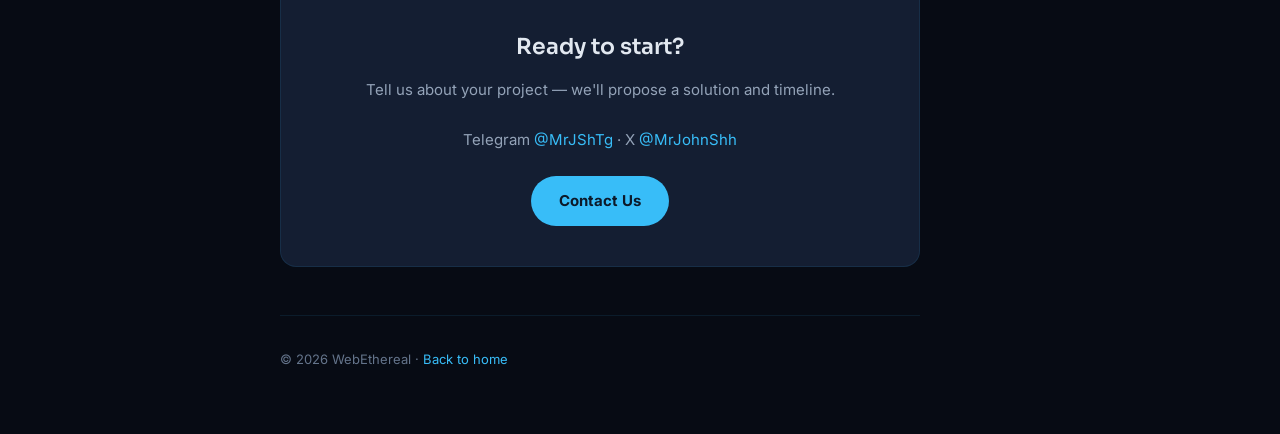
==== commit 637a3a48: "Replace video background with static crystal image Co-authored-by: Cursor <cursoragent@cursor.com>" ====
--- a/docs.html
+++ b/docs.html
@@ -9,21 +9,12 @@
   <link rel="preconnect" href="https://fonts.googleapis.com">
   <link rel="preconnect" href="https://fonts.gstatic.com" crossorigin>
   <link href="https://fonts.googleapis.com/css2?family=IBM+Plex+Mono:wght@400;500&family=Sora:wght@400;600;700&family=Inter:wght@400;500;600&display=swap" rel="stylesheet">
+  <link rel="preload" href="images/bg.jpg" as="image">
   <link rel="stylesheet" href="css/docs.css">
 </head>
 <body class="docs-body">
-  <div class="bg-video" aria-hidden="true">
-    <video
-      class="bg-video__el"
-      src="videos/bg.mp4"
-      autoplay
-      muted
-      loop
-      playsinline
-      preload="auto"
-      poster="images/bg-poster.jpg"
-    ></video>
-    <div class="bg-video__overlay"></div>
+  <div class="bg-media" aria-hidden="true">
+    <div class="bg-media__overlay"></div>
   </div>
 
   <header class="docs-header">
--- a/css/docs.css
+++ b/css/docs.css
@@ -33,36 +33,24 @@
   -webkit-font-smoothing: antialiased;
 }
 
-.bg-video {
+.bg-media {
   position: fixed;
   inset: 0;
   z-index: 0;
   overflow: hidden;
   pointer-events: none;
-  background: #070b14 url('../images/bg-poster.jpg') center / cover no-repeat;
-}
-
-.bg-video.is-playing {
-  background: none;
-}
-
-.bg-video__el {
-  position: absolute;
-  inset: 0;
-  width: 100%;
-  height: 100%;
-  object-fit: cover;
-  object-position: center;
-}
-
-.bg-video__overlay {
+  background: #070b14 url('../images/bg.jpg') center / cover no-repeat;
+  background-attachment: fixed;
+}
+
+.bg-media__overlay {
   position: absolute;
   inset: 0;
   background: linear-gradient(
     180deg,
-    rgba(7, 11, 20, 0.22) 0%,
-    rgba(7, 11, 20, 0.38) 50%,
-    rgba(7, 11, 20, 0.52) 100%
+    rgba(7, 11, 20, 0.15) 0%,
+    rgba(7, 11, 20, 0.25) 50%,
+    rgba(7, 11, 20, 0.35) 100%
   );
 }
 
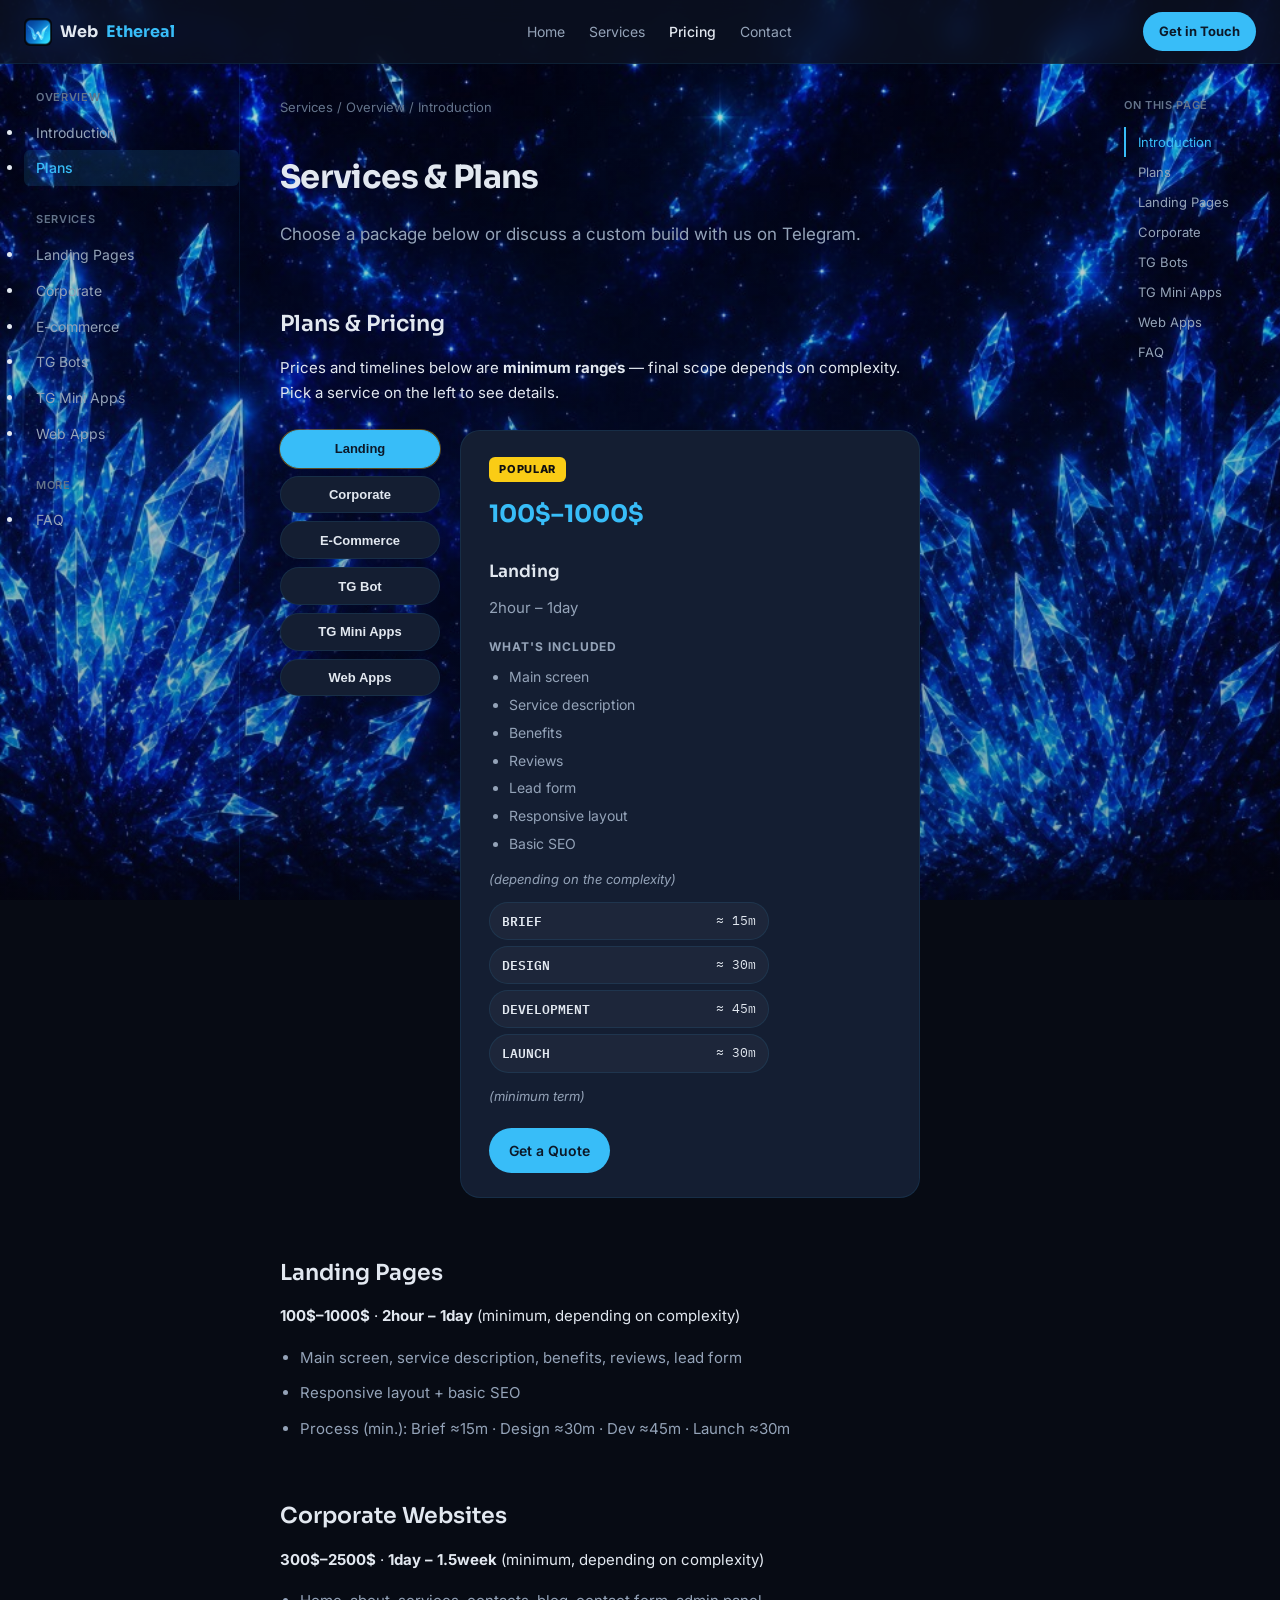
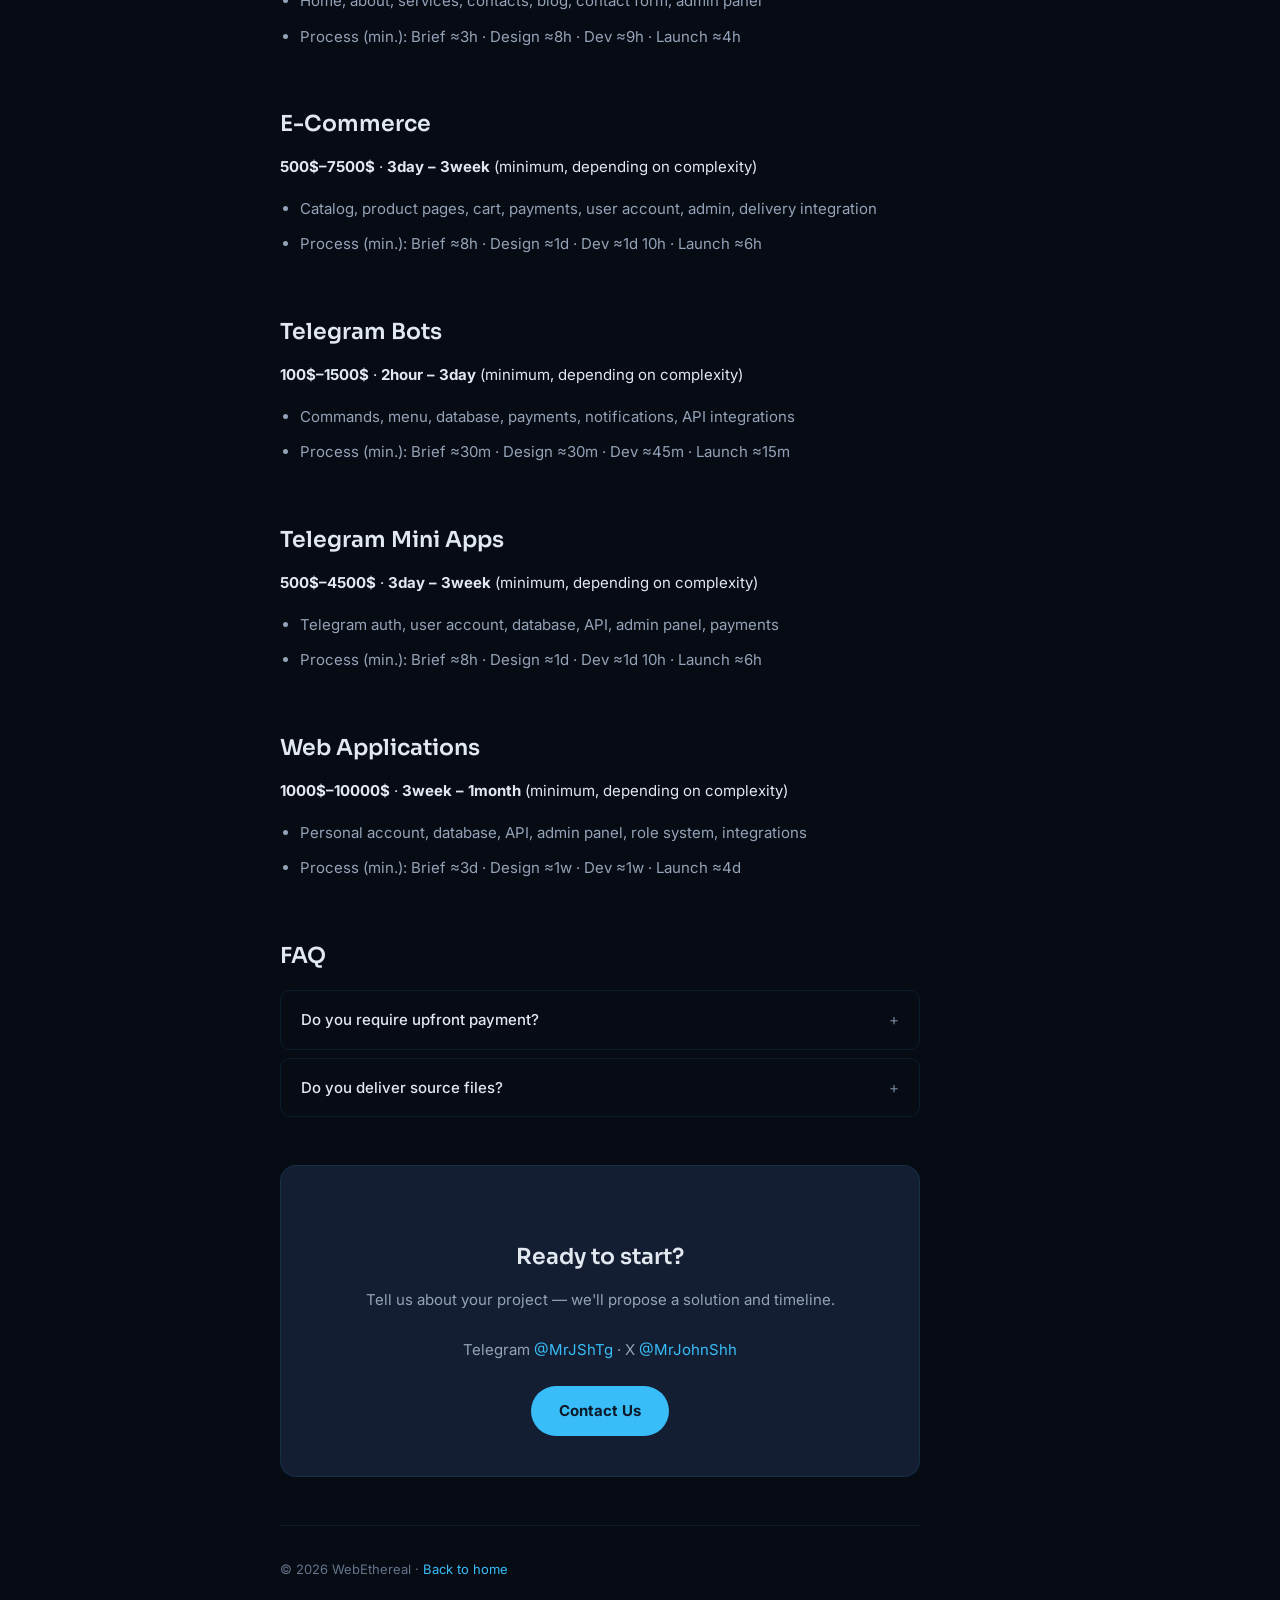
==== commit 4bbf9629: "Add Web Applications pricing and remove intro service table Co-authored-by: Cursor <cursoragent@curs" ====
--- a/docs.html
+++ b/docs.html
@@ -72,39 +72,8 @@
         <section id="introduction">
           <h1>Services & Plans</h1>
           <p class="docs-lead">
-            Choose a package that fits your project or discuss a custom build with us.
-            Every project starts with a free consultation.
+            Choose a package below or discuss a custom build with us on Telegram.
           </p>
-
-          <div class="docs-callout docs-callout-info">
-            First consultation and project estimate — <strong>free</strong>. We reply within 2 hours during business hours.
-          </div>
-
-          <h3>Full service list</h3>
-          <div class="docs-table-wrap">
-            <table class="docs-table">
-              <thead>
-                <tr>
-                  <th>Category</th>
-                  <th>Services</th>
-                </tr>
-              </thead>
-              <tbody>
-                <tr>
-                  <td>Websites</td>
-                  <td>Landing pages, corporate sites, e-commerce, WordPress / CMS</td>
-                </tr>
-                <tr>
-                  <td>Telegram</td>
-                  <td>Bots (Python / Node), Mini Apps (TWA), TON / Stars payments, Bot + Mini App combo</td>
-                </tr>
-                <tr>
-                  <td>Applications</td>
-                  <td>Web apps and admin panels</td>
-                </tr>
-              </tbody>
-            </table>
-          </div>
         </section>
 
         <section id="pricing">
@@ -164,9 +133,10 @@
 
         <section id="webapps">
           <h2>Web Applications</h2>
-          <p>Custom web products and admin dashboards.</p>
+          <p><strong>1000$–10000$</strong> · <strong>3week – 1month</strong> (minimum, depending on complexity)</p>
           <ul class="docs-list">
-            <li><strong>Web apps</strong> — React, Next.js, Vue with auth and databases</li>
+            <li>Personal account, database, API, admin panel, role system, integrations</li>
+            <li>Process (min.): Brief ≈3d · Design ≈1w · Dev ≈1w · Launch ≈4d</li>
           </ul>
         </section>
 
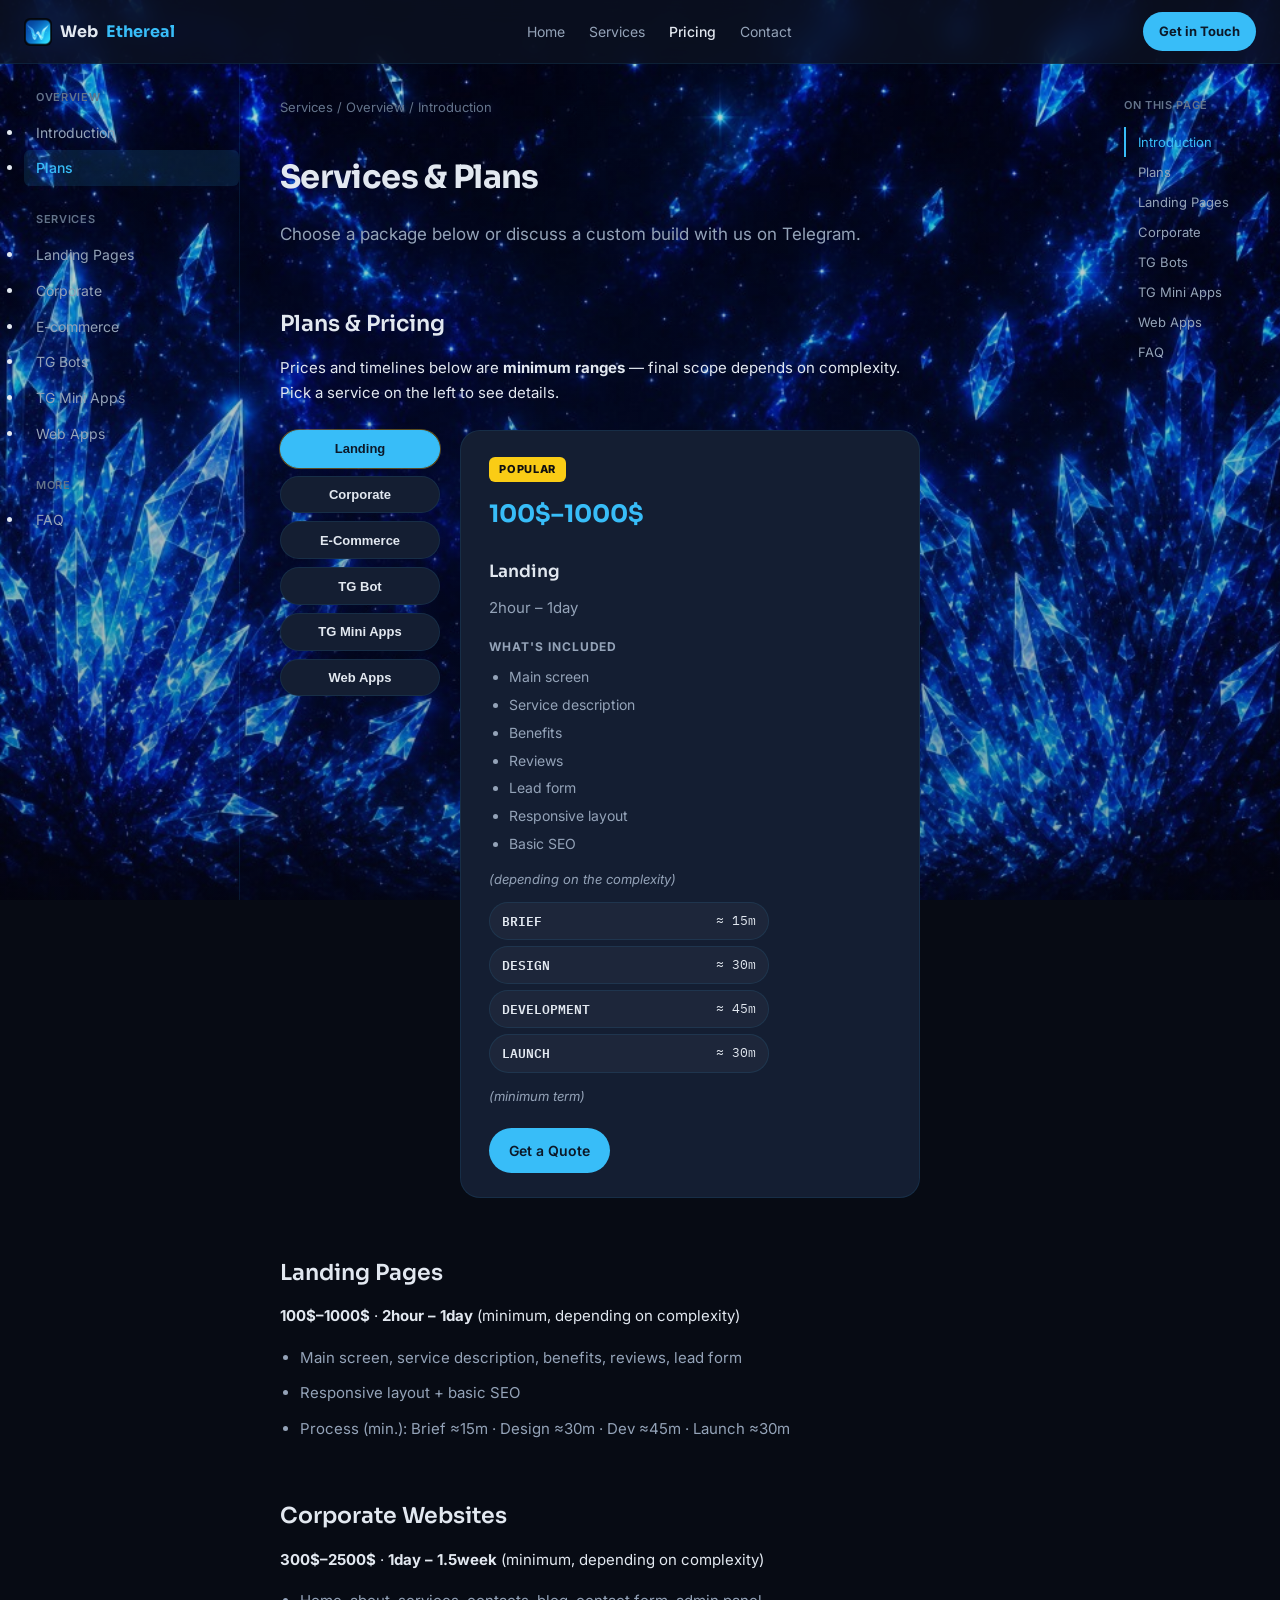
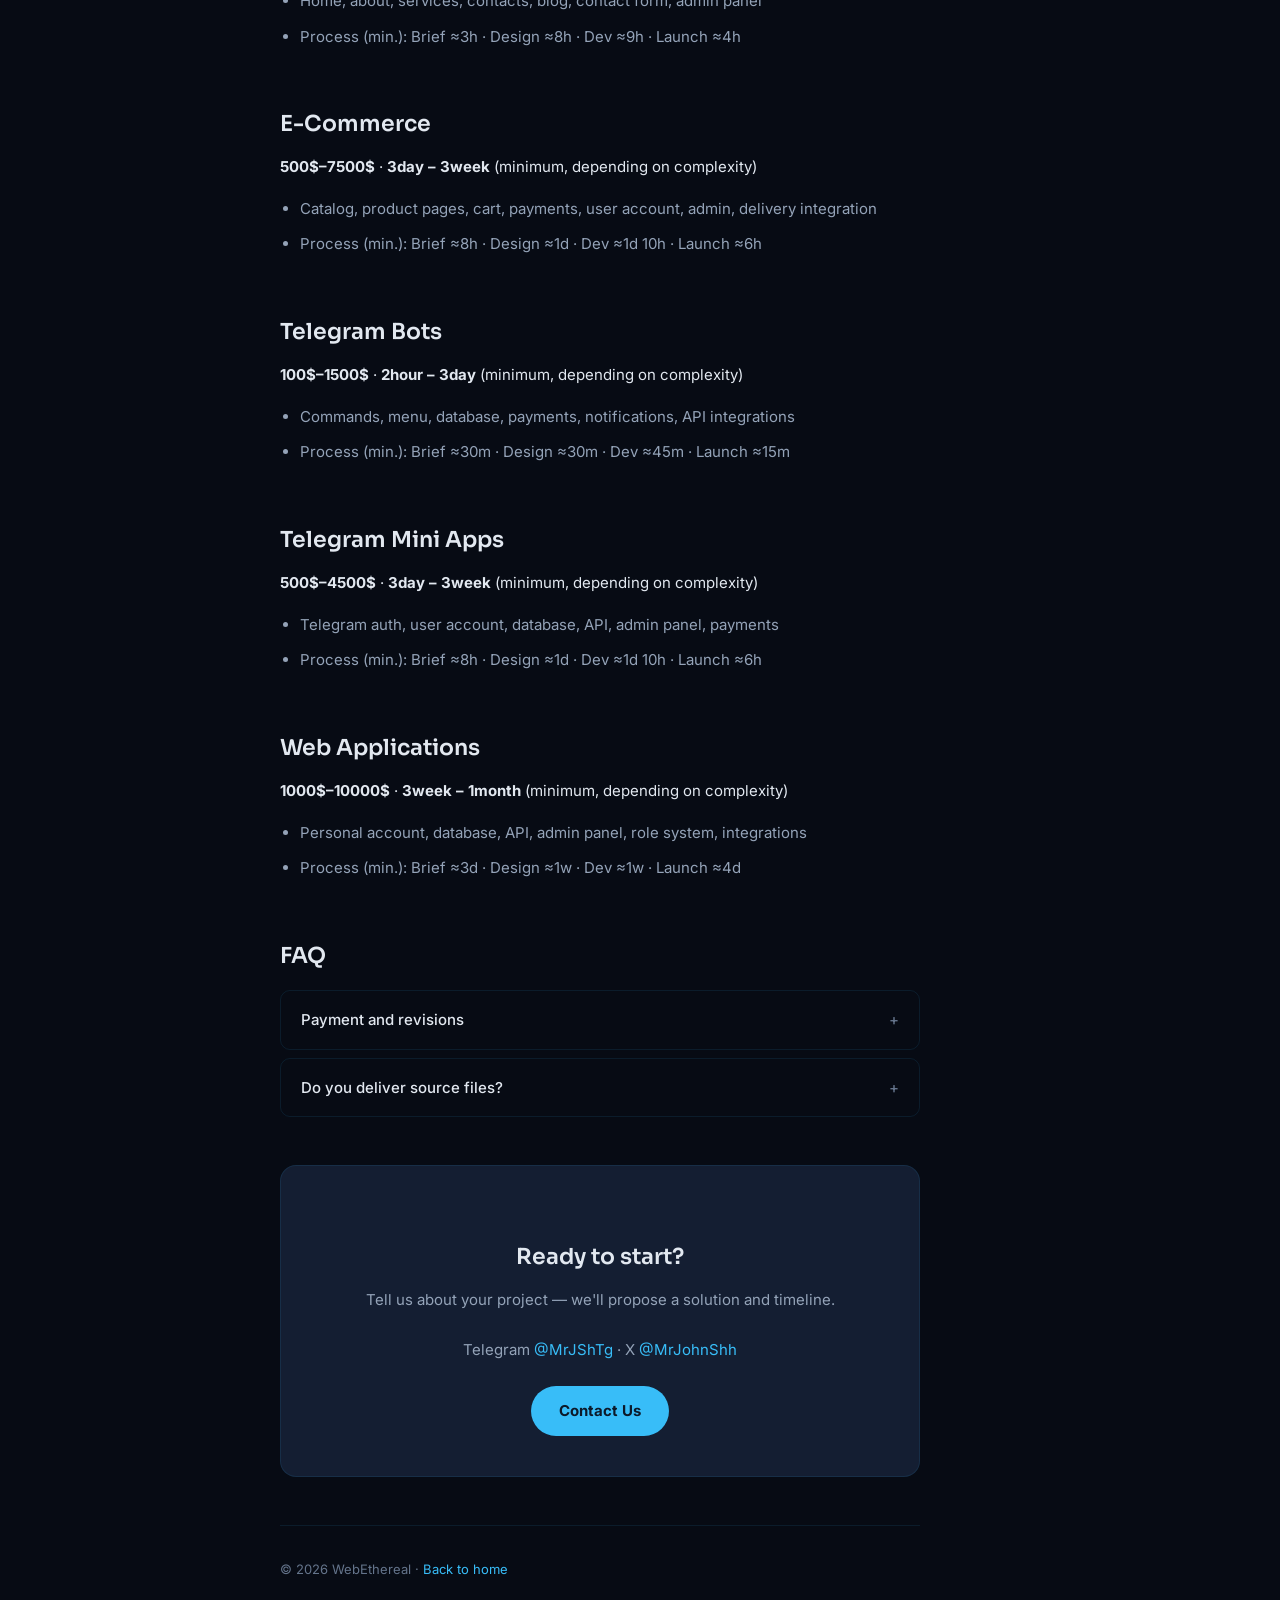
==== commit 8929f0bd: "Replace metrics with value props; update FAQ payment terms Co-authored-by: Cursor <cursoragent@curso" ====
--- a/docs.html
+++ b/docs.html
@@ -145,8 +145,9 @@
 
           <div class="faq-list">
             <details class="faq-item">
-              <summary>Do you require upfront payment?</summary>
-              <p>Yes: 50% at start, 50% on delivery. For large projects — milestone payments (30 / 40 / 30).</p>
+              <summary>Payment and revisions</summary>
+              <p>A 100% upfront payment is required to begin the project.</p>
+              <p>Once the project is completed, you will have one day to review the website and request any necessary revisions. All adjustments and corrections within the agreed project scope will be made free of charge.</p>
             </details>
             <details class="faq-item">
               <summary>Do you deliver source files?</summary>
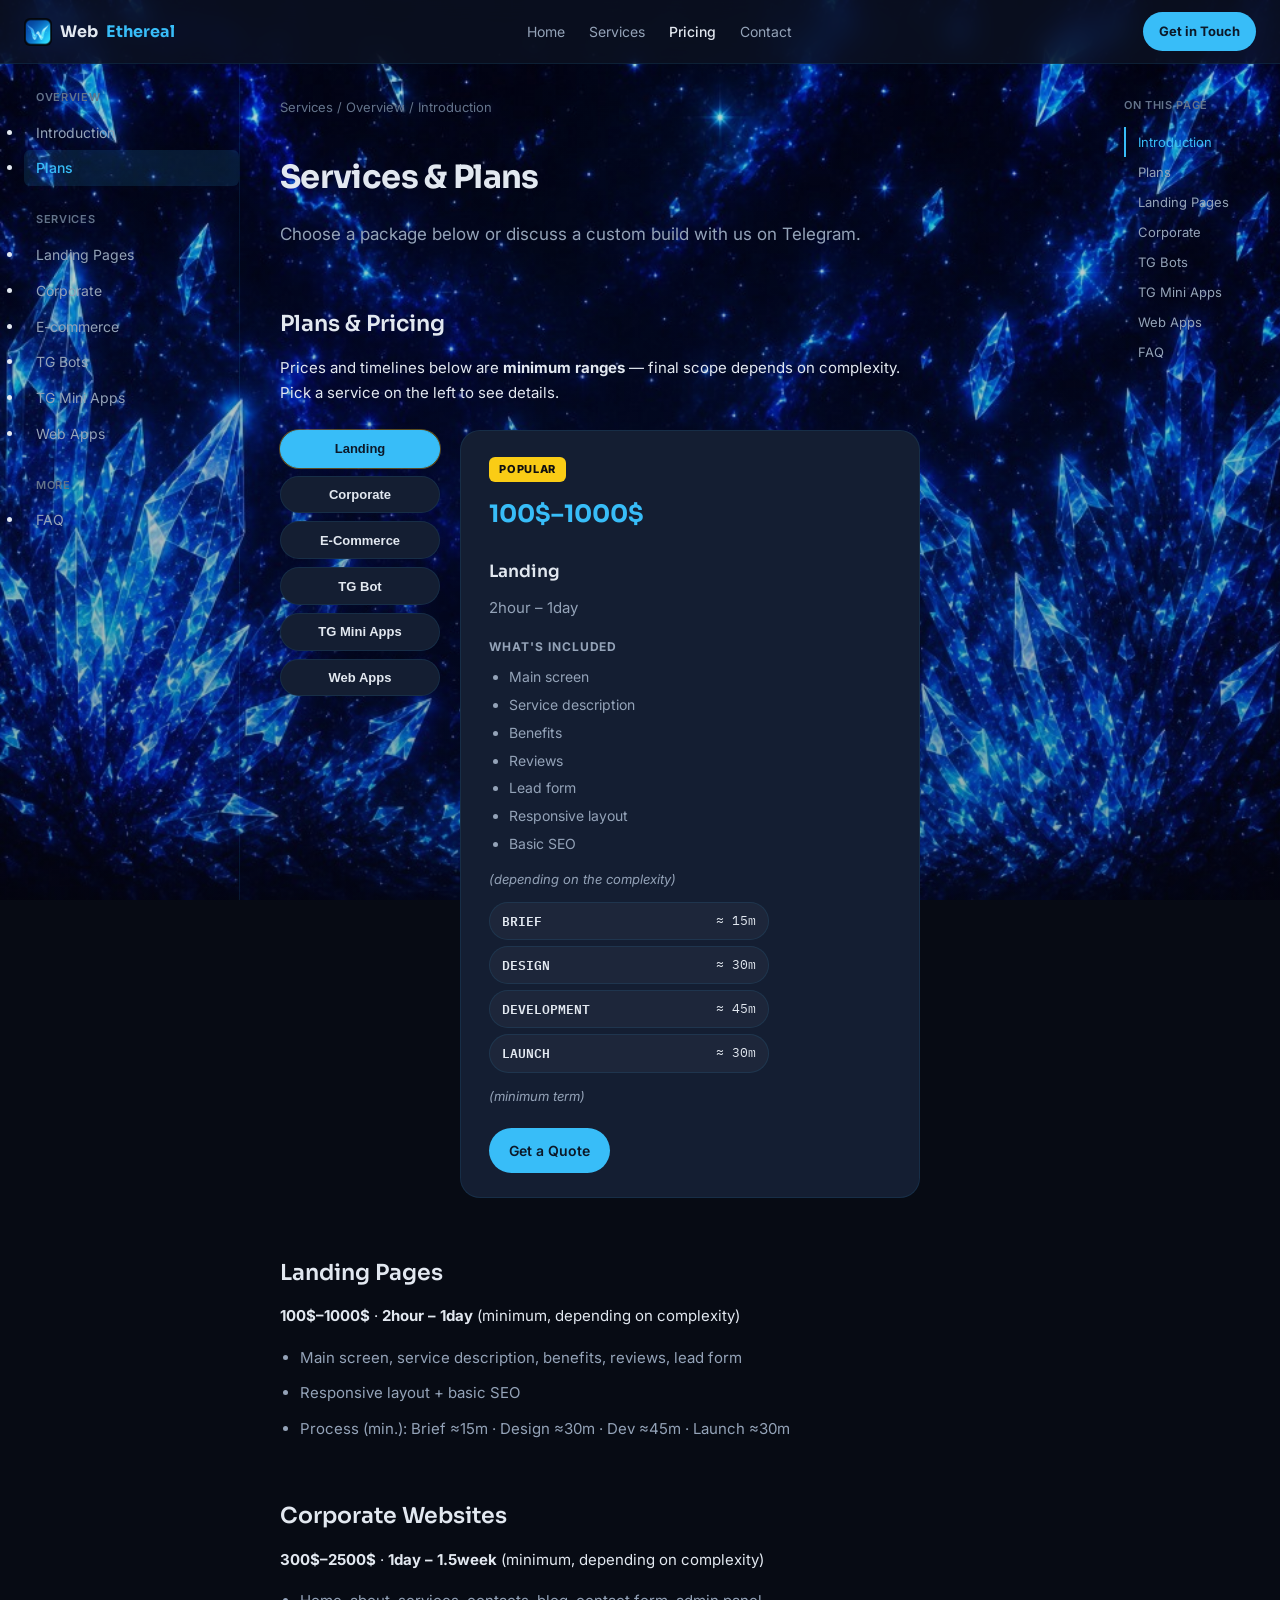
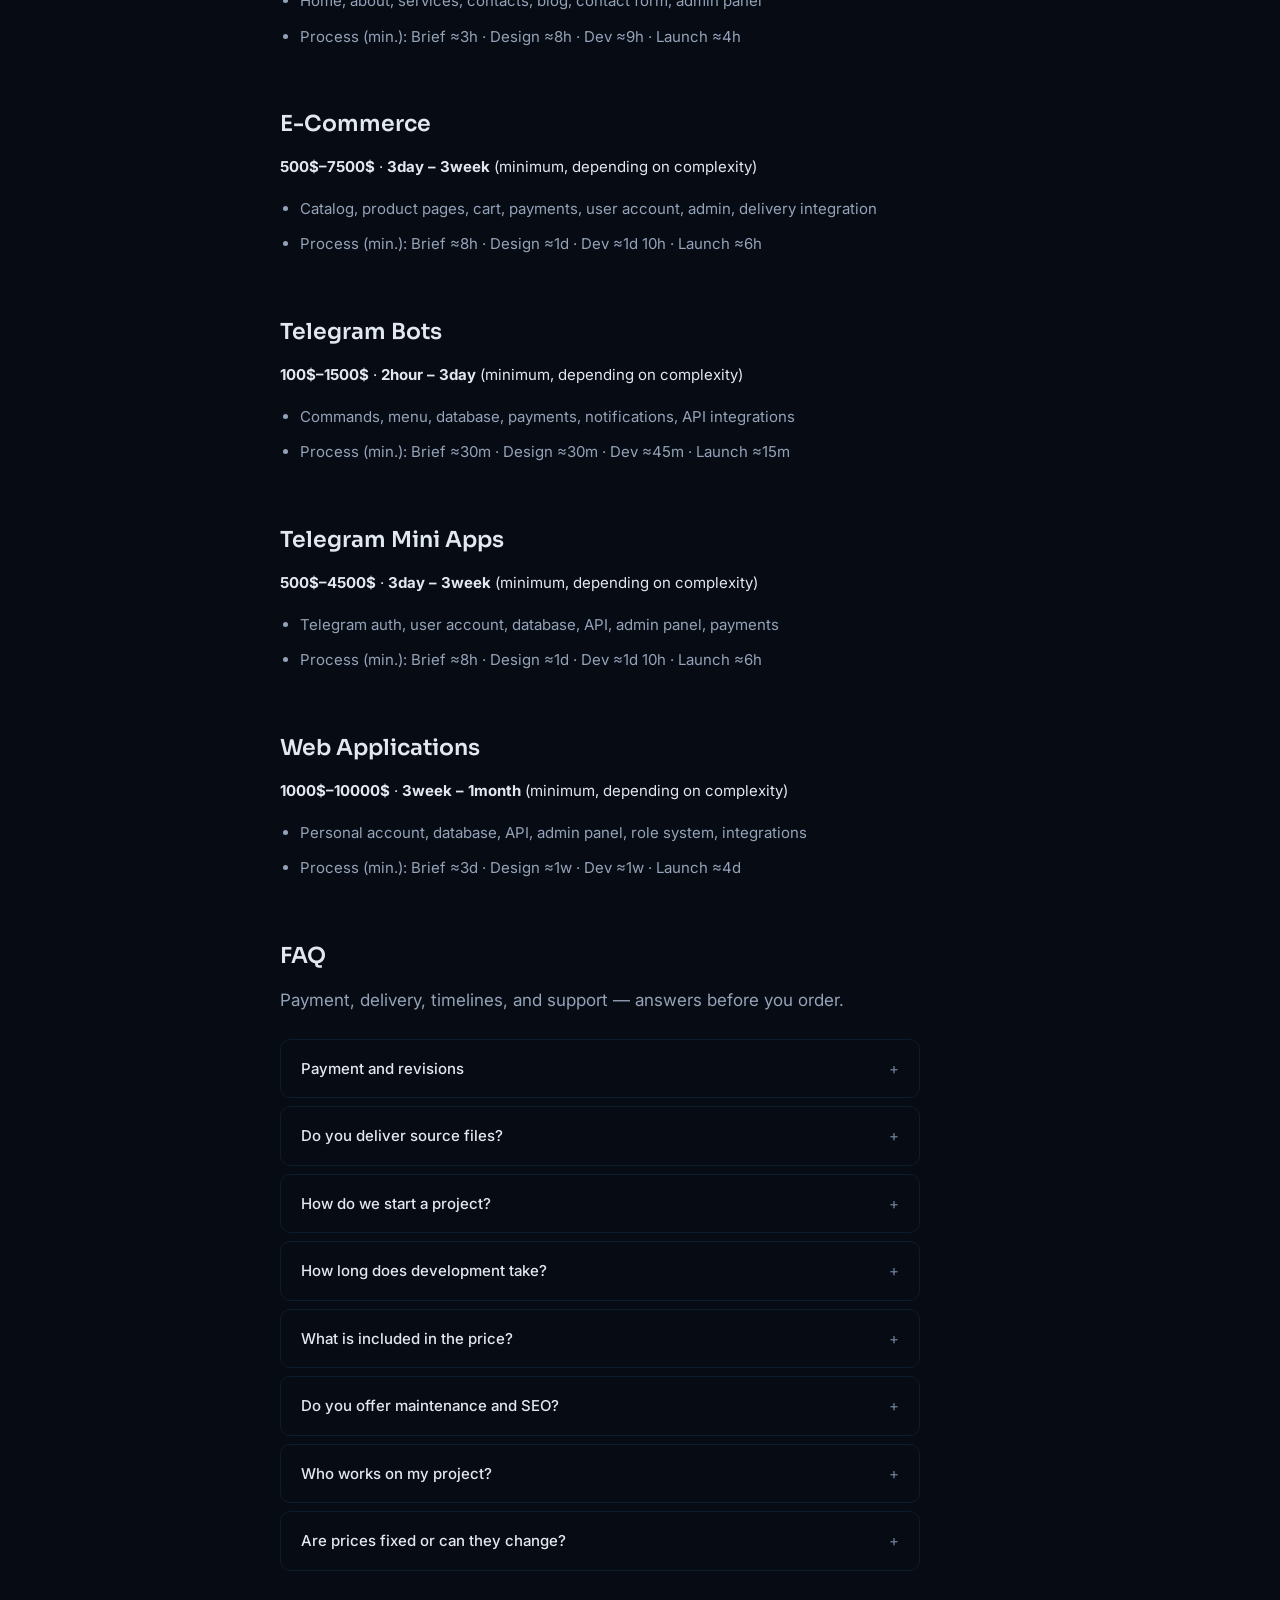
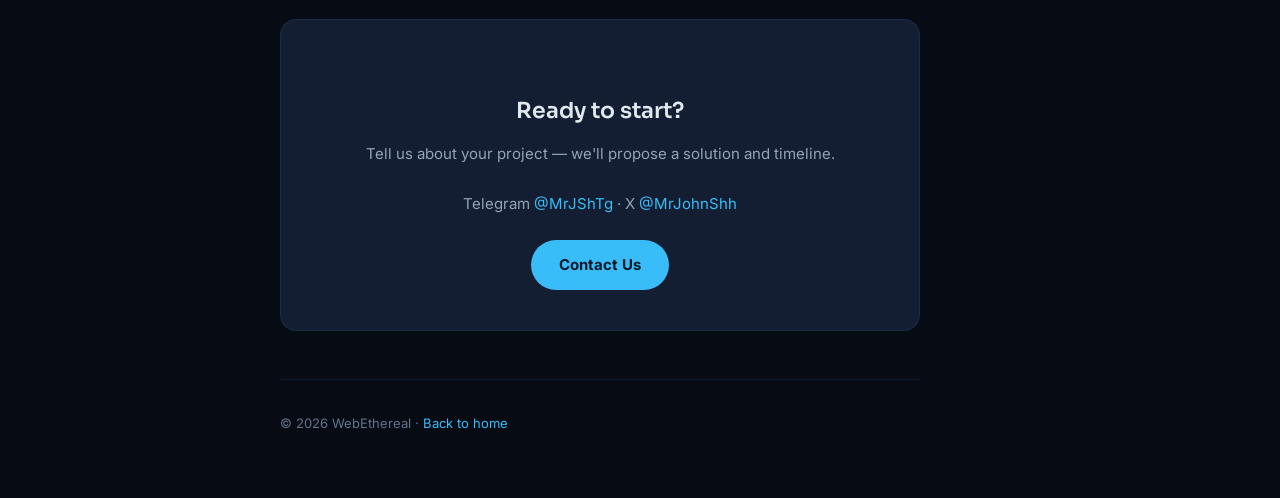
==== commit c8b543e4: "Add full FAQ section on homepage and expand docs FAQ Co-authored-by: Cursor <cursoragent@cursor.com>" ====
--- a/docs.html
+++ b/docs.html
@@ -142,6 +142,7 @@
 
         <section id="faq">
           <h2>FAQ</h2>
+          <p class="docs-lead">Payment, delivery, timelines, and support — answers before you order.</p>
 
           <div class="faq-list">
             <details class="faq-item">
@@ -151,7 +152,31 @@
             </details>
             <details class="faq-item">
               <summary>Do you deliver source files?</summary>
-              <p>Yes. Source code in Git, hosting and CMS access — everything is handed over after final payment.</p>
+              <p>Yes. Source code in Git, hosting access, and admin credentials — everything is handed over when the project is completed and accepted.</p>
+            </details>
+            <details class="faq-item">
+              <summary>How do we start a project?</summary>
+              <p>Message us on <a href="https://t.me/MrJShTg" target="_blank" rel="noopener noreferrer">Telegram</a> or <a href="https://x.com/MrJohnShh" target="_blank" rel="noopener noreferrer">X</a> with your idea. We agree on scope, price, and timeline in the brief. Development starts after 100% upfront payment.</p>
+            </details>
+            <details class="faq-item">
+              <summary>How long does development take?</summary>
+              <p>It depends on complexity. Minimum timelines are listed for each service above and in the plan picker — your exact schedule is confirmed in the contract before work begins.</p>
+            </details>
+            <details class="faq-item">
+              <summary>What is included in the price?</summary>
+              <p>Everything listed in your plan within the agreed scope: layout, development, testing, launch, and handover. Features outside scope are quoted separately before any extra work starts.</p>
+            </details>
+            <details class="faq-item">
+              <summary>Do you offer maintenance and SEO?</summary>
+              <p>Yes. Website maintenance — one-time or long-term support with discounts for ongoing clients. SEO promotion with flexible budgets, no minimum spend, and no unnecessary upselling.</p>
+            </details>
+            <details class="faq-item">
+              <summary>Who works on my project?</summary>
+              <p>A 100% professional team — no inexperienced freelancers fresh out of online courses. You work directly with the people who build your product.</p>
+            </details>
+            <details class="faq-item">
+              <summary>Are prices fixed or can they change?</summary>
+              <p>100% transparent pricing — no fake metrics, hidden fees, or unexpected charges after the contract is signed. The price in your brief is the price you pay for the agreed scope.</p>
             </details>
           </div>
         </section>
--- a/css/docs.css
+++ b/css/docs.css
@@ -665,6 +665,18 @@
   padding: 0 1.25rem 1rem;
   font-size: 0.9375rem;
   color: var(--text-muted);
+  line-height: 1.6;
+  margin: 0;
+}
+
+.faq-item p + p {
+  padding-top: 0;
+}
+
+.faq-item p a {
+  color: var(--accent);
+  text-decoration: underline;
+  text-underline-offset: 2px;
 }
 
 /* ===== CTA block ===== */
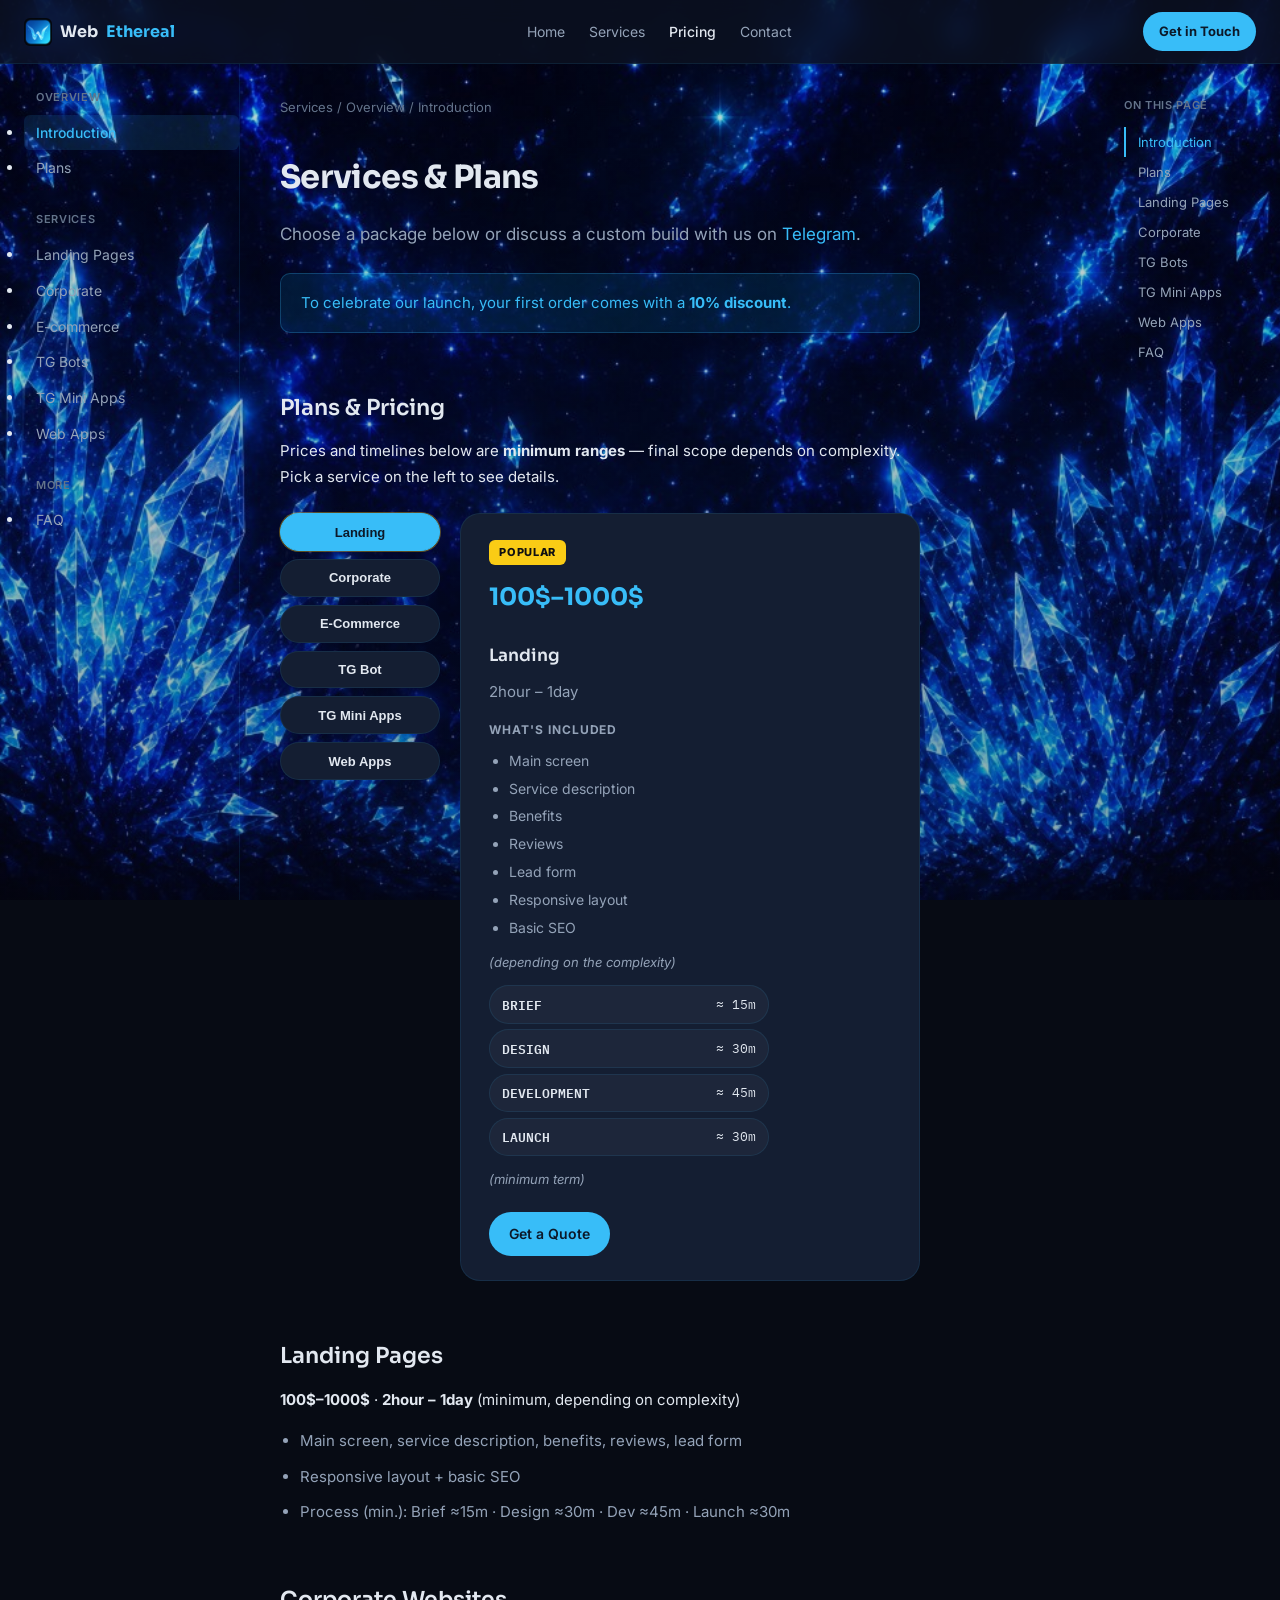
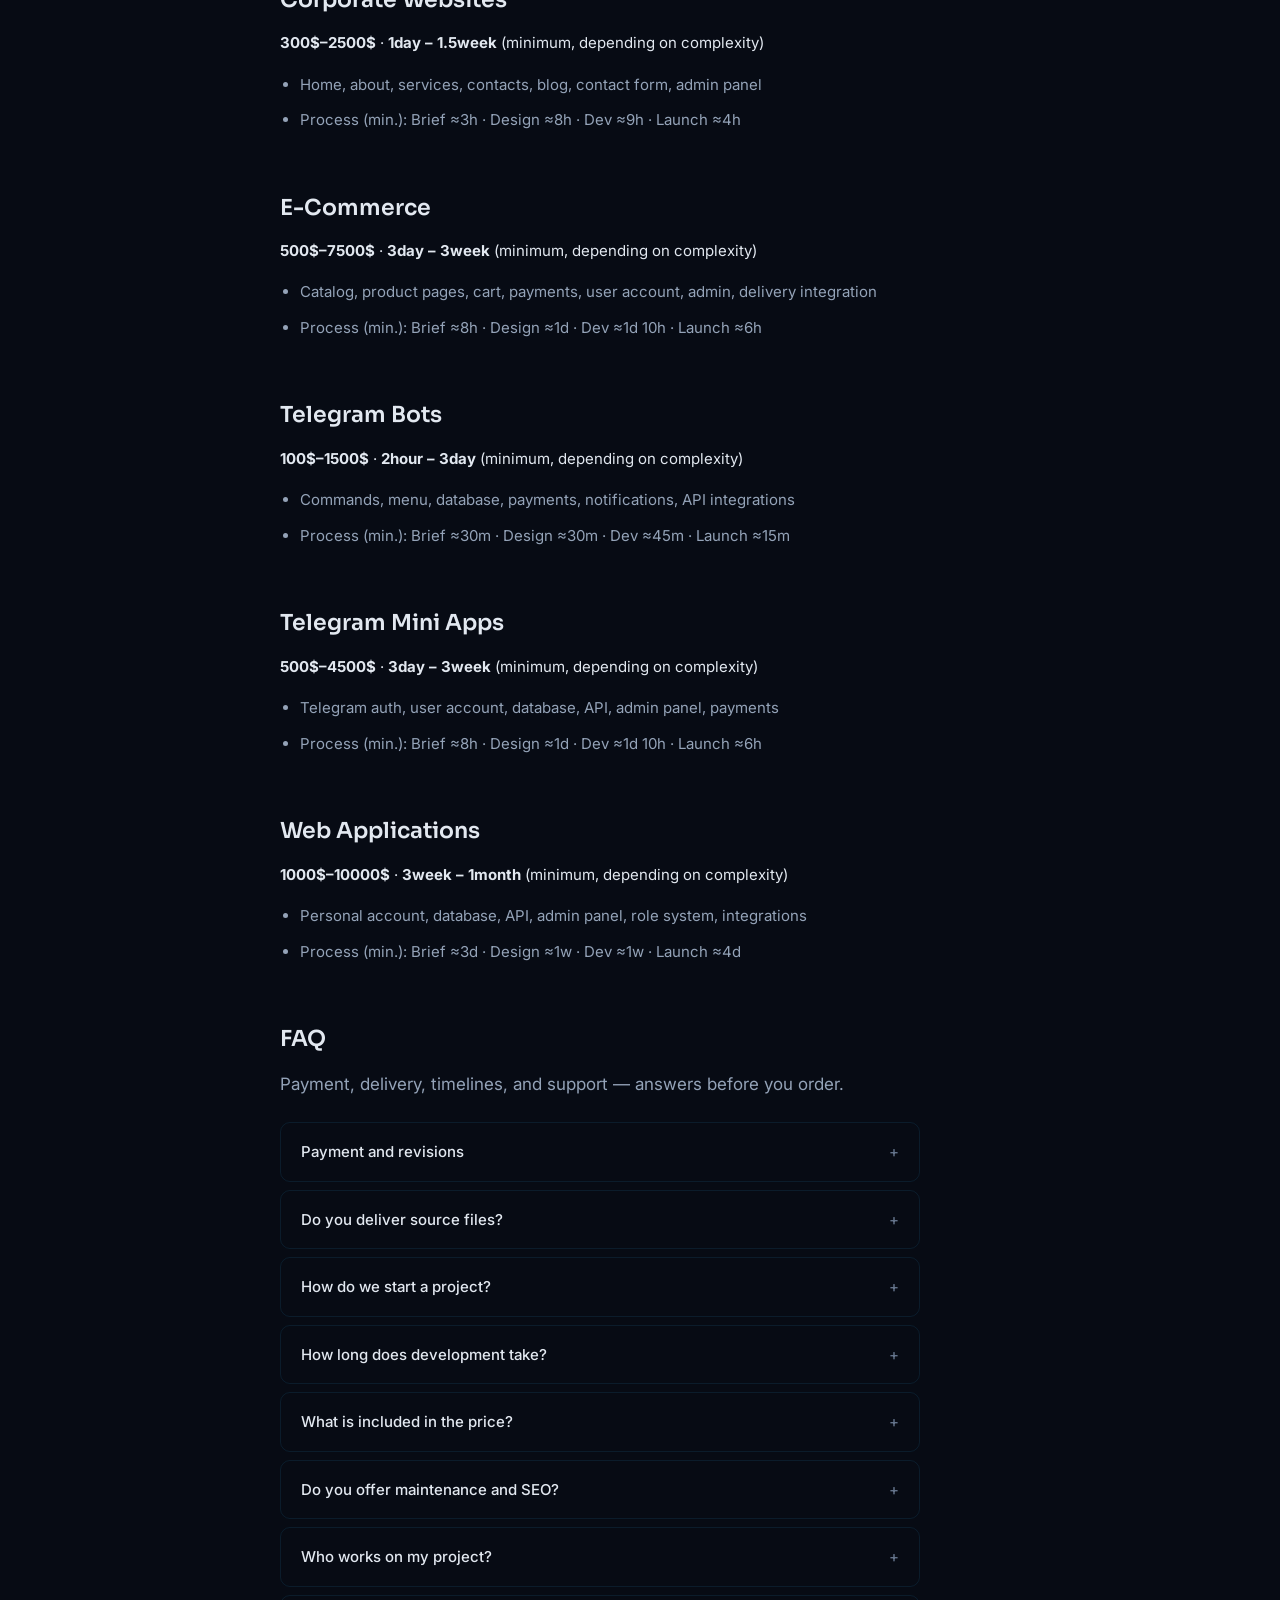
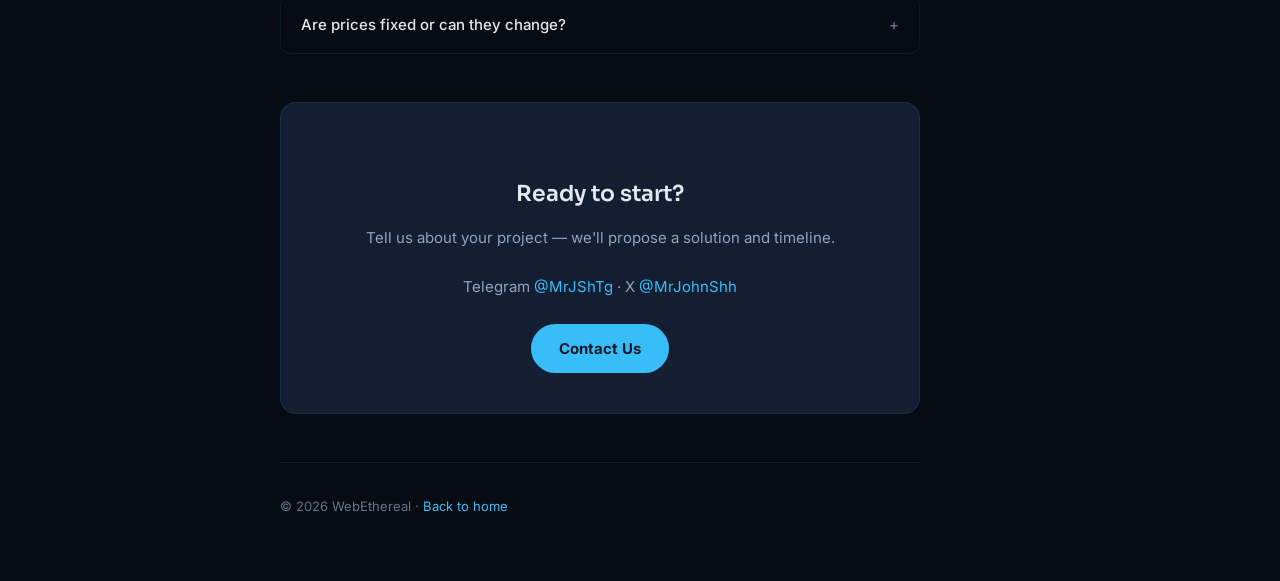
==== commit 2951bf9c: "Add launch 10% discount callout on pricing intro Co-authored-by: Cursor <cursoragent@cursor.com>" ====
--- a/docs.html
+++ b/docs.html
@@ -72,7 +72,10 @@
         <section id="introduction">
           <h1>Services & Plans</h1>
           <p class="docs-lead">
-            Choose a package below or discuss a custom build with us on Telegram.
+            Choose a package below or discuss a custom build with us on <a href="https://t.me/MrJShTg" target="_blank" rel="noopener noreferrer">Telegram</a>.
+          </p>
+          <p class="docs-callout docs-callout-info">
+            To celebrate our launch, your first order comes with a <strong>10% discount</strong>.
           </p>
         </section>
 
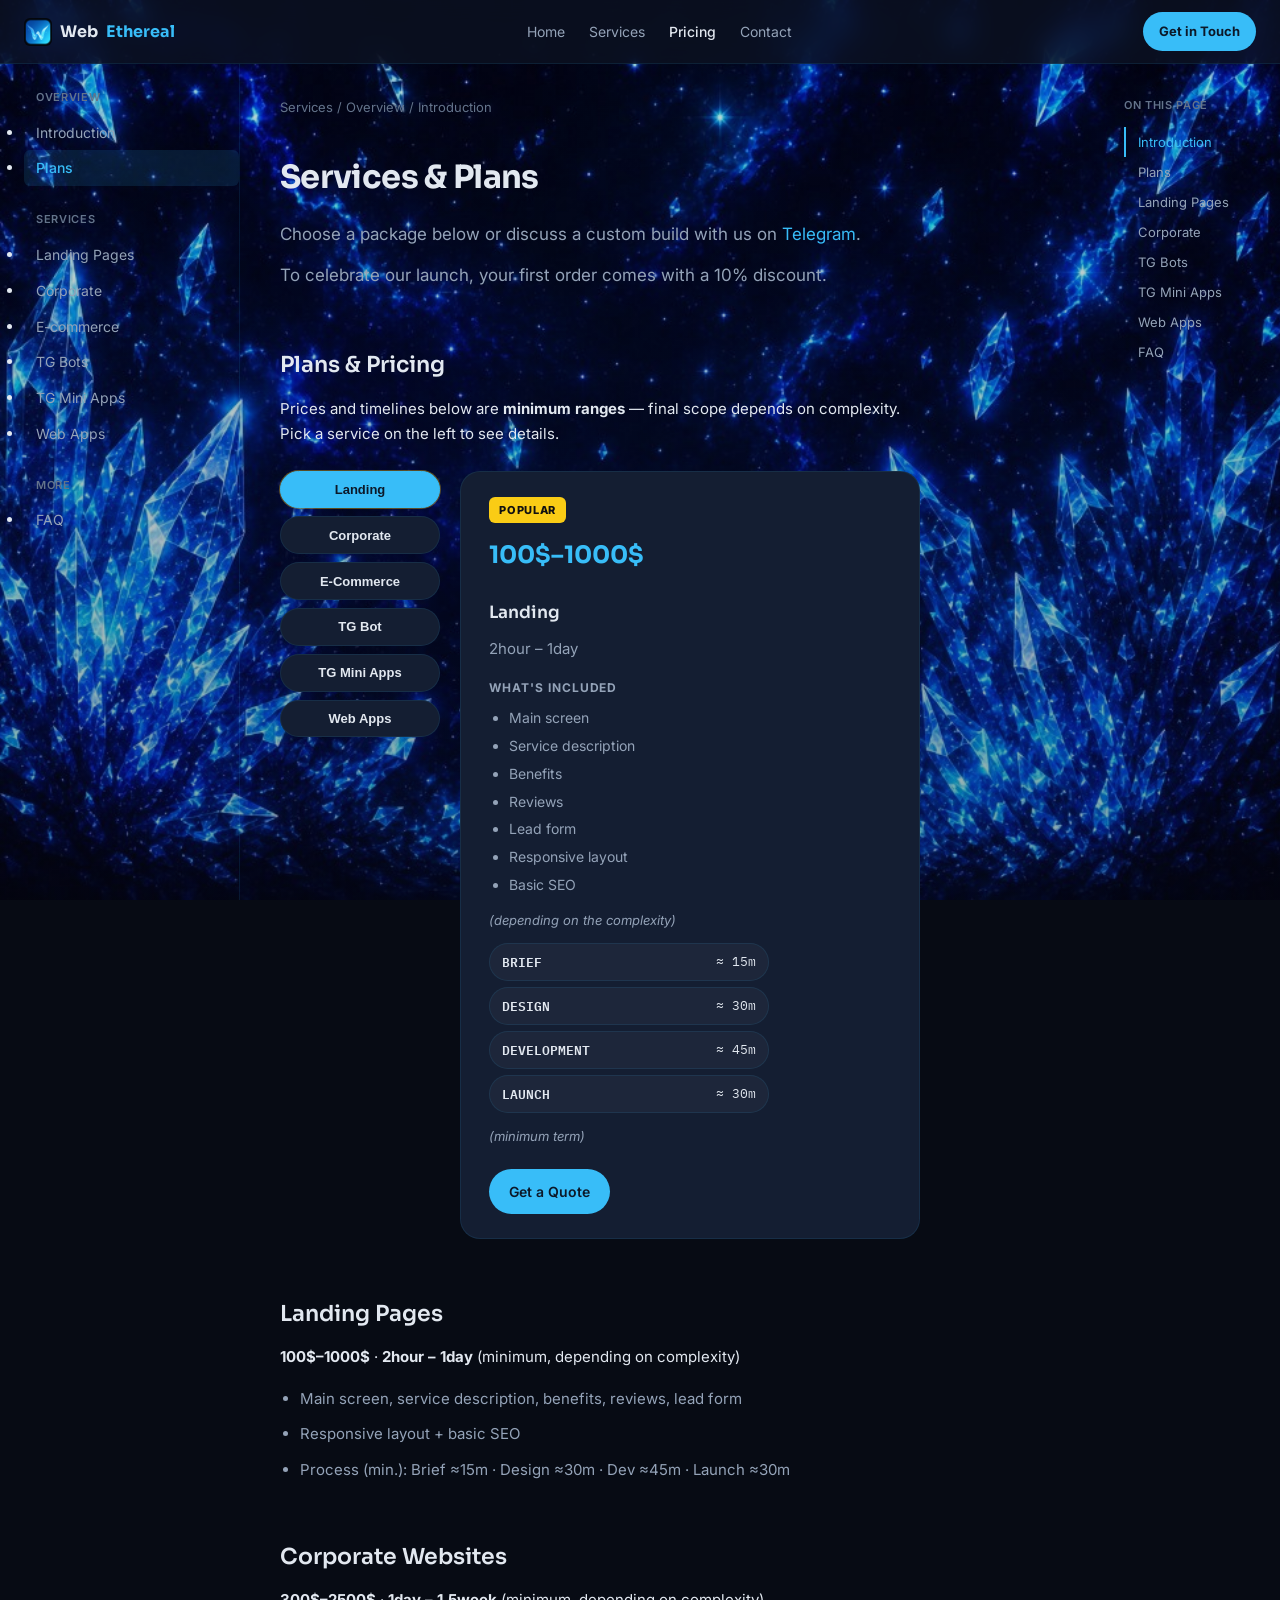
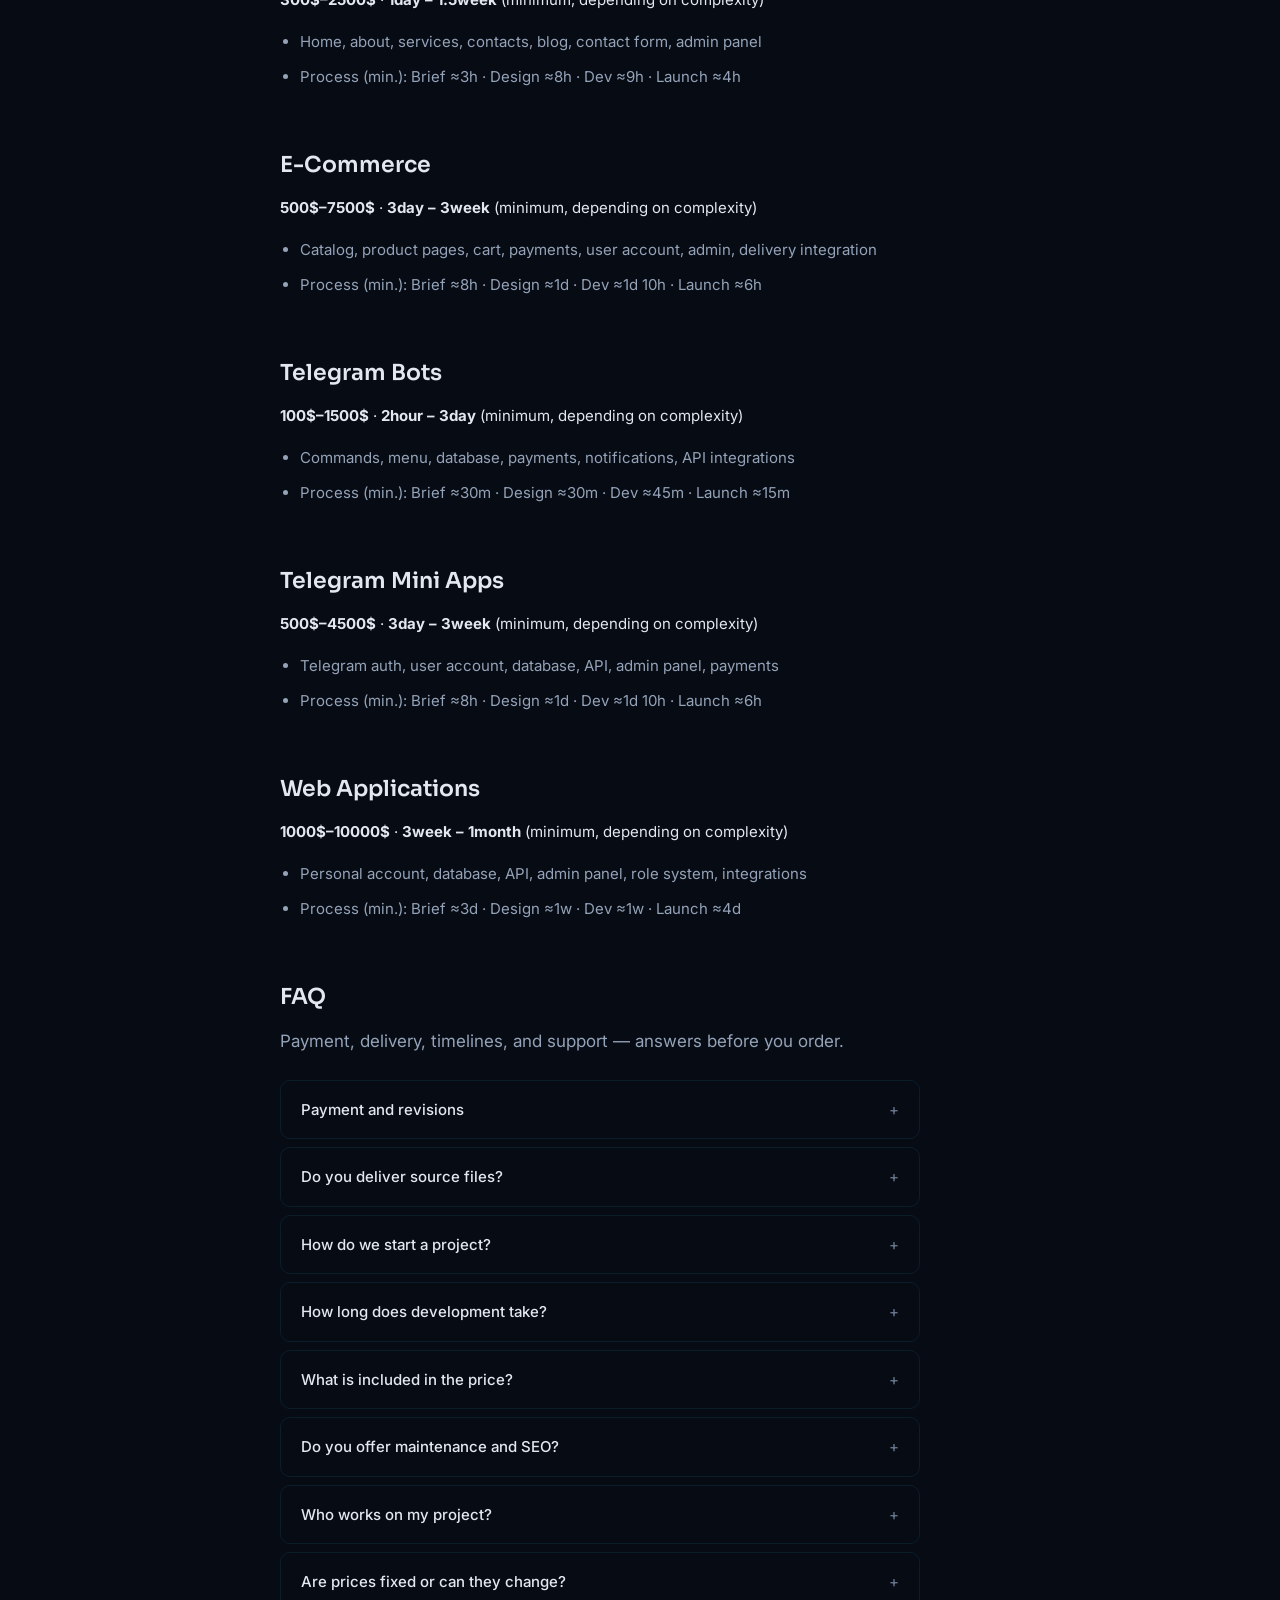
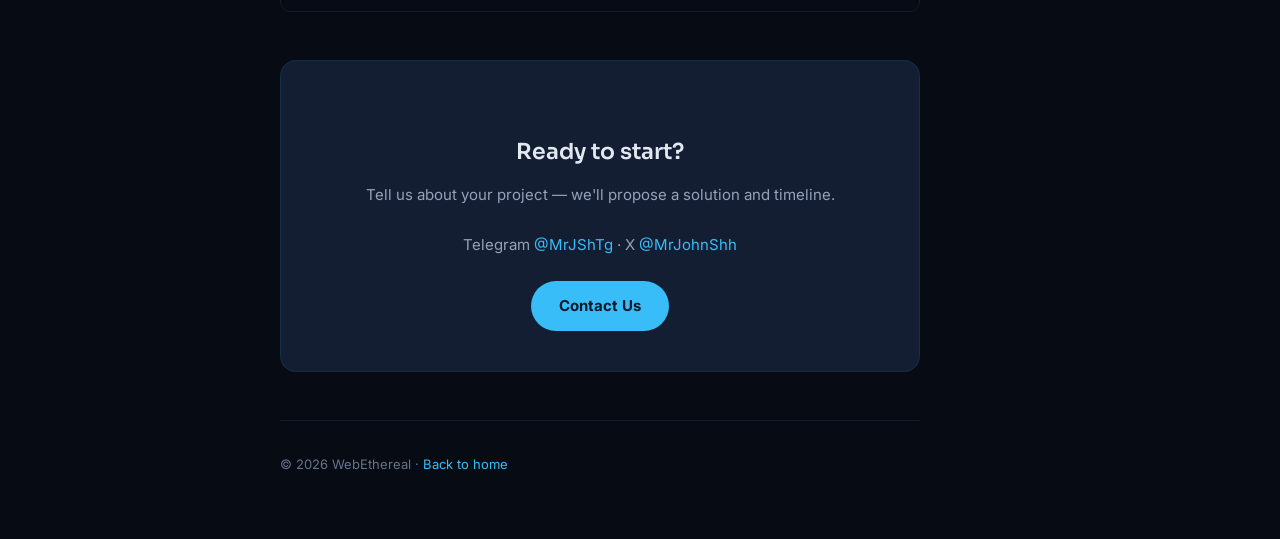
==== commit 4e63661d: "Show launch discount as plain text under Telegram intro Co-authored-by: Cursor <cursoragent@cursor.c" ====
--- a/docs.html
+++ b/docs.html
@@ -74,8 +74,8 @@
           <p class="docs-lead">
             Choose a package below or discuss a custom build with us on <a href="https://t.me/MrJShTg" target="_blank" rel="noopener noreferrer">Telegram</a>.
           </p>
-          <p class="docs-callout docs-callout-info">
-            To celebrate our launch, your first order comes with a <strong>10% discount</strong>.
+          <p class="docs-lead">
+            To celebrate our launch, your first order comes with a 10% discount.
           </p>
         </section>
 
--- a/css/docs.css
+++ b/css/docs.css
@@ -232,6 +232,10 @@
 .docs-lead {
   font-size: 1.0625rem;
   color: var(--text-muted);
+  margin-bottom: 0.75rem;
+}
+
+.docs-lead:last-of-type {
   margin-bottom: 1.5rem;
 }
 
